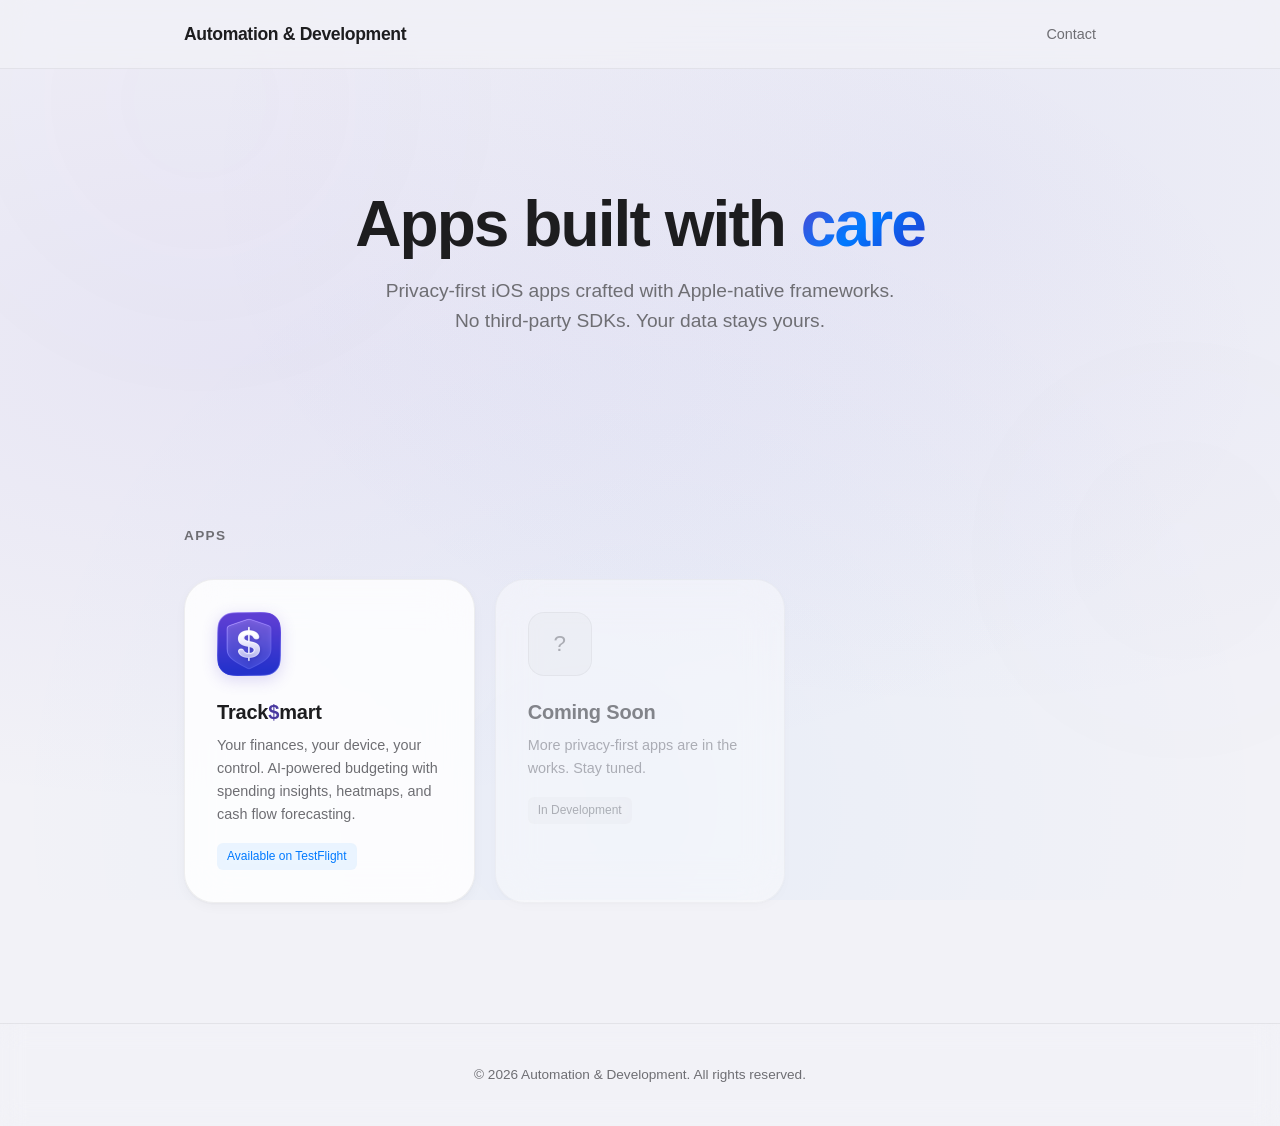
==== index.html @ b87f0267 "Fix feedback form confirmation message not displaying Clear inline display:none style after form sub" ====
<!DOCTYPE html>
<html lang="en">
<head>
    <meta charset="UTF-8">
    <meta name="viewport" content="width=device-width, initial-scale=1.0">
    <title>Automation & Development — Apps Built with Care</title>
    <style>
        :root {
            --bg: #050510;
            --glass: rgba(255,255,255,0.04);
            --glass-hover: rgba(255,255,255,0.07);
            --glass-border: rgba(255,255,255,0.08);
            --glass-border-hover: rgba(255,255,255,0.15);
            --text: #f5f5f7;
            --text-secondary: #86868b;
            --blue: #007AFF;
            --blue-dim: rgba(0,122,255,0.12);
            --indigo-from: #2633CC;
            --indigo-to: #5940CC;
            --dollar: #8B7AE8;
        }
        * { margin: 0; padding: 0; box-sizing: border-box; }
        body {
            font-family: -apple-system, BlinkMacSystemFont, 'SF Pro Display', 'Helvetica Neue', sans-serif;
            background: var(--bg);
            background-image:
                radial-gradient(ellipse 80% 50% at 20% 40%, rgba(38,51,204,0.18), transparent),
                radial-gradient(ellipse 60% 60% at 75% 20%, rgba(89,64,204,0.12), transparent),
                radial-gradient(ellipse 50% 70% at 50% 90%, rgba(0,122,255,0.1), transparent);
            background-attachment: fixed;
            color: var(--text);
            line-height: 1.6;
            -webkit-font-smoothing: antialiased;
            overflow-x: hidden;
            min-height: 100vh;
        }
        .container { max-width: 960px; margin: 0 auto; padding: 0 24px; }

        /* Ambient background orbs */
        .bg-glow {
            position: fixed;
            top: 0; left: 0; right: 0; bottom: 0;
            pointer-events: none;
            z-index: 0;
            overflow: hidden;
        }
        .bg-glow .orb {
            position: absolute;
            border-radius: 50%;
            filter: blur(120px);
            opacity: 0.6;
        }
        .bg-glow .orb-1 {
            width: 600px; height: 600px;
            background: radial-gradient(circle, rgba(38,51,204,0.35), transparent 70%);
            top: -200px; left: -100px;
            animation: drift1 20s ease-in-out infinite;
        }
        .bg-glow .orb-2 {
            width: 500px; height: 500px;
            background: radial-gradient(circle, rgba(89,64,204,0.3), transparent 70%);
            top: 300px; right: -150px;
            animation: drift2 25s ease-in-out infinite;
        }
        .bg-glow .orb-3 {
            width: 400px; height: 400px;
            background: radial-gradient(circle, rgba(0,122,255,0.2), transparent 70%);
            bottom: -100px; left: 30%;
            animation: drift3 22s ease-in-out infinite;
        }
        @keyframes drift1 {
            0%, 100% { transform: translate(0, 0); }
            50% { transform: translate(60px, 40px); }
        }
        @keyframes drift2 {
            0%, 100% { transform: translate(0, 0); }
            50% { transform: translate(-40px, -60px); }
        }
        @keyframes drift3 {
            0%, 100% { transform: translate(0, 0); }
            50% { transform: translate(30px, -30px); }
        }

        /* Glass nav */
        nav {
            padding: 20px 0;
            border-bottom: 1px solid var(--glass-border);
            backdrop-filter: blur(24px);
            -webkit-backdrop-filter: blur(24px);
            position: sticky;
            top: 0;
            z-index: 100;
            background: rgba(5,5,16,0.6);
        }
        nav .container {
            display: flex;
            justify-content: space-between;
            align-items: center;
        }
        .logo {
            font-size: 1.1rem;
            font-weight: 600;
            letter-spacing: -0.02em;
        }
        .logo span { color: var(--text-secondary); font-weight: 400; }
        nav a {
            color: var(--text-secondary);
            text-decoration: none;
            font-size: 0.9rem;
            transition: color 0.2s;
        }
        nav a:hover { color: var(--text); }

        /* Hero */
        .hero {
            text-align: center;
            padding: 120px 0 80px;
            position: relative;
            z-index: 1;
        }
        .hero h1 {
            font-size: clamp(2.5rem, 6vw, 4rem);
            font-weight: 700;
            letter-spacing: -0.03em;
            line-height: 1.1;
            margin-bottom: 16px;
        }
        .hero h1 .gradient {
            background: linear-gradient(135deg, var(--indigo-from), var(--blue), var(--indigo-to));
            -webkit-background-clip: text;
            -webkit-text-fill-color: transparent;
            background-clip: text;
        }
        .hero p {
            font-size: 1.2rem;
            color: var(--text-secondary);
            max-width: 520px;
            margin: 0 auto 48px;
        }
        .dollar { color: var(--dollar); }

        /* Apps section */
        .apps {
            padding: 60px 0 120px;
            position: relative;
            z-index: 1;
        }
        .apps h2 {
            font-size: 0.85rem;
            text-transform: uppercase;
            letter-spacing: 0.1em;
            color: var(--text-secondary);
            margin-bottom: 32px;
        }
        .app-grid {
            display: grid;
            grid-template-columns: repeat(auto-fill, minmax(280px, 1fr));
            gap: 20px;
        }

        /* Glass cards */
        .app-card {
            background: var(--glass);
            backdrop-filter: blur(20px);
            -webkit-backdrop-filter: blur(20px);
            border: 1px solid var(--glass-border);
            border-radius: 30px;
            padding: 32px;
            text-decoration: none;
            color: var(--text);
            box-shadow: 0 0 12px rgba(255,255,255,0.06);
            transition: transform 0.3s ease, border-color 0.3s, box-shadow 0.3s, background 0.3s;
            display: block;
        }
        .app-card:hover {
            transform: translateY(-4px);
            background: var(--glass-hover);
            border-color: var(--glass-border-hover);
            box-shadow: 0 0 20px rgba(255,255,255,0.08), 0 20px 60px rgba(0,0,0,0.3);
        }
        .app-icon {
            width: 64px; height: 64px;
            border-radius: 16px;
            margin-bottom: 20px;
            overflow: hidden;
            box-shadow: 0 4px 20px rgba(38,51,204,0.35), 0 0 40px rgba(89,64,204,0.15);
        }
        .app-icon img { width: 100%; height: 100%; display: block; }
        .app-icon.placeholder {
            background: rgba(255,255,255,0.04);
            border: 1px solid var(--glass-border);
            display: flex; align-items: center; justify-content: center;
            color: var(--text-secondary); font-size: 1.4rem;
            box-shadow: none;
            overflow: visible;
        }
        .app-card h3 {
            font-size: 1.25rem;
            font-weight: 600;
            margin-bottom: 6px;
            letter-spacing: -0.01em;
        }
        .app-card .subtitle {
            font-size: 0.9rem;
            color: var(--text-secondary);
            margin-bottom: 16px;
        }
        .app-card .tag {
            display: inline-block;
            font-size: 0.75rem;
            padding: 4px 10px;
            border-radius: 6px;
            background: var(--blue-dim);
            color: var(--blue);
            font-weight: 500;
            backdrop-filter: blur(8px);
            -webkit-backdrop-filter: blur(8px);
        }
        .app-card .tag.soon {
            background: rgba(255,255,255,0.04);
            color: var(--text-secondary);
        }

        /* Glass footer */
        footer {
            border-top: 1px solid var(--glass-border);
            padding: 40px 0;
            text-align: center;
            position: relative;
            z-index: 1;
            backdrop-filter: blur(12px);
            -webkit-backdrop-filter: blur(12px);
        }
        footer p {
            color: var(--text-secondary);
            font-size: 0.85rem;
        }
        footer a {
            color: var(--text-secondary);
            text-decoration: none;
            transition: color 0.2s;
        }
        footer a:hover { color: var(--text); }

        @media (max-width: 640px) {
            .hero { padding: 80px 0 60px; }
            .app-grid { grid-template-columns: 1fr; }
        }

        /* Light mode */
        @media (prefers-color-scheme: light) {
            :root {
                --bg: #f2f2f7;
                --glass: rgba(255,255,255,0.82);
                --glass-hover: rgba(255,255,255,0.92);
                --glass-border: rgba(0,0,0,0.06);
                --glass-border-hover: rgba(0,0,0,0.12);
                --text: #1d1d1f;
                --text-secondary: #6e6e73;
                --blue: #007AFF;
                --blue-dim: rgba(0,122,255,0.08);
                --indigo-from: #5940CC;
                --indigo-to: #2633CC;
                --dollar: #4A3AA0;
            }
            nav {
                background: rgba(242,242,247,0.72);
                border-bottom-color: rgba(0,0,0,0.06);
            }
            body {
                background-image:
                    radial-gradient(ellipse 80% 50% at 20% 40%, rgba(89,64,204,0.07), transparent),
                    radial-gradient(ellipse 60% 60% at 75% 20%, rgba(38,51,204,0.05), transparent),
                    radial-gradient(ellipse 50% 70% at 50% 90%, rgba(0,122,255,0.04), transparent);
            }
            .bg-glow .orb { opacity: 0.18; }
            .bg-glow .orb-1 { background: radial-gradient(circle, rgba(89,64,204,0.18), transparent 70%); }
            .bg-glow .orb-2 { background: radial-gradient(circle, rgba(38,51,204,0.12), transparent 70%); }
            .bg-glow .orb-3 { background: radial-gradient(circle, rgba(0,122,255,0.1), transparent 70%); }
            .app-card {
                box-shadow: 0 1px 3px rgba(0,0,0,0.04), 0 4px 12px rgba(0,0,0,0.03);
            }
            .app-card:hover {
                box-shadow: 0 8px 30px rgba(0,0,0,0.08), 0 0 30px rgba(0,122,255,0.04);
            }
            .app-icon {
                box-shadow: 0 4px 16px rgba(89,64,204,0.2);
            }
            .app-icon.placeholder {
                background: rgba(0,0,0,0.04);
                border-color: rgba(0,0,0,0.08);
                color: var(--text-secondary);
                box-shadow: none;
            }
            .app-card .tag.soon {
                background: rgba(0,0,0,0.04);
            }
            footer {
                border-top-color: rgba(0,0,0,0.06);
            }
        }
    </style>
</head>
<body>
    <!-- Floating gradient orbs -->
    <div class="bg-glow">
        <div class="orb orb-1"></div>
        <div class="orb orb-2"></div>
        <div class="orb orb-3"></div>
    </div>

    <nav>
        <div class="container">
            <div class="logo">Automation & Development</div>
            <a href="mailto:autoanddev@gmail.com">Contact</a>
        </div>
    </nav>

    <section class="hero">
        <div class="container">
            <h1>Apps built with <span class="gradient">care</span></h1>
            <p>Privacy-first iOS apps crafted with Apple-native frameworks. No third-party SDKs. Your data stays yours.</p>
        </div>
    </section>

    <section class="apps">
        <div class="container">
            <h2>Apps</h2>
            <div class="app-grid">
                <a href="tracksmart/" class="app-card">
                    <div class="app-icon">
                        <picture>
                            <source srcset="tracksmart/icon-light.png" media="(prefers-color-scheme: light)">
                            <img src="tracksmart/icon-dark.png" alt="TrackSmart" width="64" height="64">
                        </picture>
                    </div>
                    <h3>Track<span class="dollar">$</span>mart</h3>
                    <p class="subtitle">Your finances, your device, your control. AI-powered budgeting with spending insights, heatmaps, and cash flow forecasting.</p>
                    <span class="tag">Available on TestFlight</span>
                </a>
                <div class="app-card" style="opacity: 0.5; cursor: default;">
                    <div class="app-icon placeholder">?</div>
                    <h3>Coming Soon</h3>
                    <p class="subtitle">More privacy-first apps are in the works. Stay tuned.</p>
                    <span class="tag soon">In Development</span>
                </div>
            </div>
        </div>
    </section>

    <footer>
        <div class="container">
            <p>&copy; 2026 Automation & Development. All rights reserved.</p>
        </div>
    </footer>
</body>
</html>
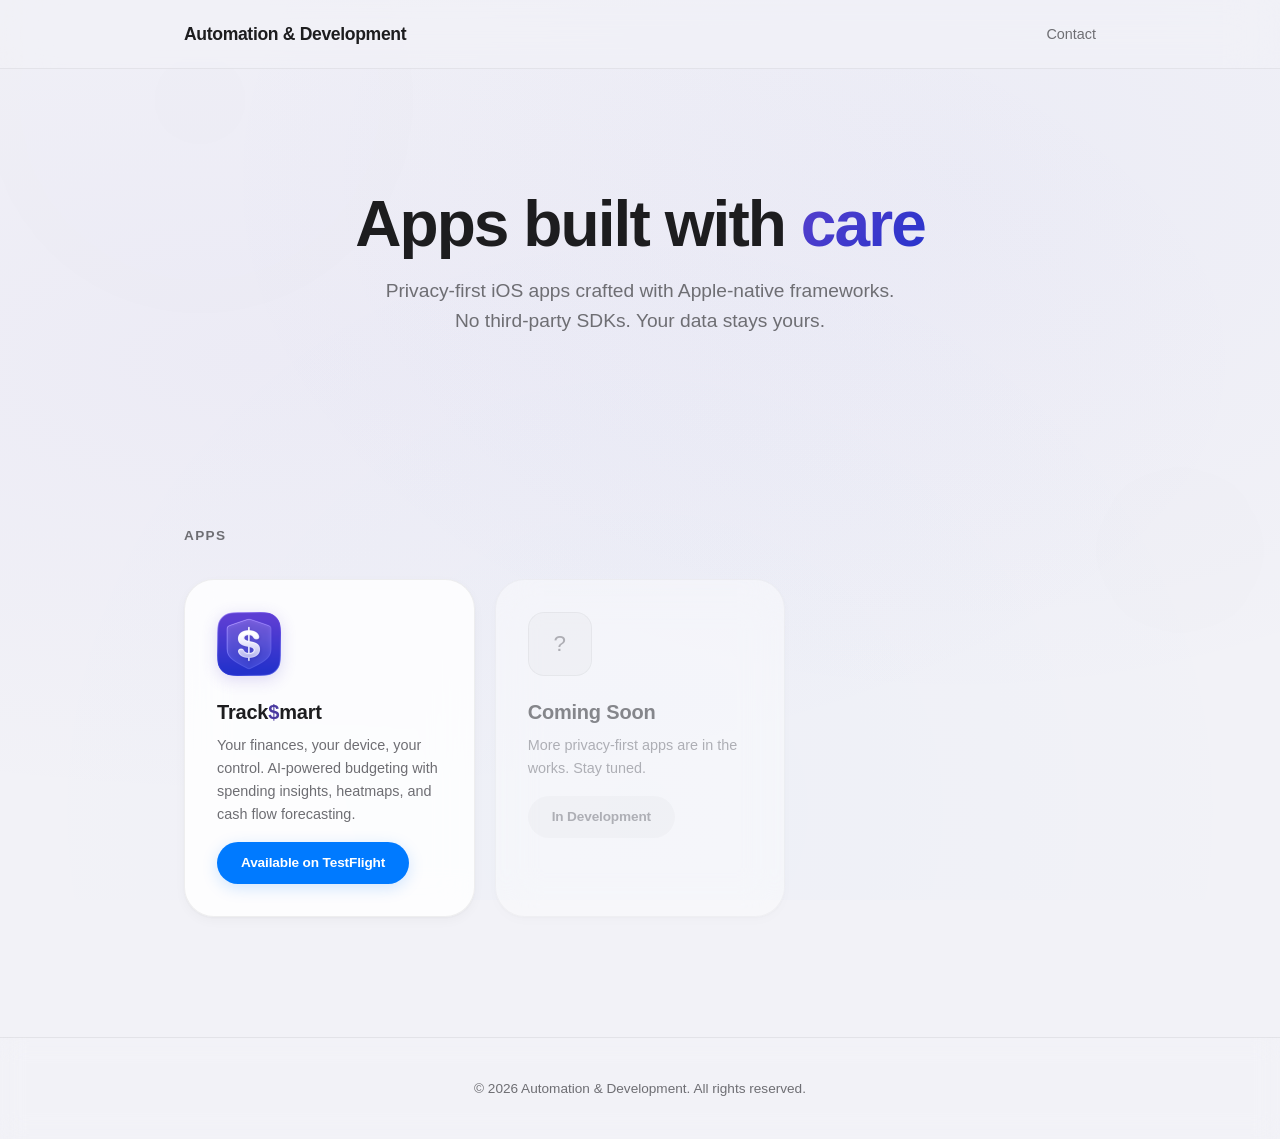
==== commit b8552531: "Scroll indicators hidden for consistency." ====
--- a/index.html
+++ b/index.html
@@ -24,9 +24,9 @@
             font-family: -apple-system, BlinkMacSystemFont, 'SF Pro Display', 'Helvetica Neue', sans-serif;
             background: var(--bg);
             background-image:
-                radial-gradient(ellipse 80% 50% at 20% 40%, rgba(38,51,204,0.18), transparent),
-                radial-gradient(ellipse 60% 60% at 75% 20%, rgba(89,64,204,0.12), transparent),
-                radial-gradient(ellipse 50% 70% at 50% 90%, rgba(0,122,255,0.1), transparent);
+                radial-gradient(ellipse 80% 50% at 20% 40%, rgba(38,51,204,0.08), transparent),
+                radial-gradient(ellipse 60% 60% at 75% 20%, rgba(89,64,204,0.05), transparent),
+                radial-gradient(ellipse 50% 70% at 50% 90%, rgba(0,122,255,0.04), transparent);
             background-attachment: fixed;
             color: var(--text);
             line-height: 1.6;
@@ -48,23 +48,23 @@
             position: absolute;
             border-radius: 50%;
             filter: blur(120px);
-            opacity: 0.6;
+            opacity: 0.35;
         }
         .bg-glow .orb-1 {
             width: 600px; height: 600px;
-            background: radial-gradient(circle, rgba(38,51,204,0.35), transparent 70%);
+            background: radial-gradient(circle, rgba(38,51,204,0.25), transparent 70%);
             top: -200px; left: -100px;
             animation: drift1 20s ease-in-out infinite;
         }
         .bg-glow .orb-2 {
             width: 500px; height: 500px;
-            background: radial-gradient(circle, rgba(89,64,204,0.3), transparent 70%);
+            background: radial-gradient(circle, rgba(89,64,204,0.2), transparent 70%);
             top: 300px; right: -150px;
             animation: drift2 25s ease-in-out infinite;
         }
         .bg-glow .orb-3 {
             width: 400px; height: 400px;
-            background: radial-gradient(circle, rgba(0,122,255,0.2), transparent 70%);
+            background: radial-gradient(circle, rgba(0,122,255,0.12), transparent 70%);
             bottom: -100px; left: 30%;
             animation: drift3 22s ease-in-out infinite;
         }
@@ -126,7 +126,7 @@
             margin-bottom: 16px;
         }
         .hero h1 .gradient {
-            background: linear-gradient(135deg, var(--indigo-from), var(--blue), var(--indigo-to));
+            background: linear-gradient(135deg, var(--indigo-from), var(--indigo-to));
             -webkit-background-clip: text;
             -webkit-text-fill-color: transparent;
             background-clip: text;
@@ -207,18 +207,19 @@
         }
         .app-card .tag {
             display: inline-block;
-            font-size: 0.75rem;
-            padding: 4px 10px;
-            border-radius: 6px;
-            background: var(--blue-dim);
-            color: var(--blue);
-            font-weight: 500;
-            backdrop-filter: blur(8px);
-            -webkit-backdrop-filter: blur(8px);
+            font-size: 0.85rem;
+            padding: 10px 24px;
+            border-radius: 100px;
+            background: var(--blue);
+            color: #fff;
+            font-weight: 600;
+            letter-spacing: -0.01em;
+            box-shadow: 0 4px 20px rgba(0,122,255,0.3);
         }
         .app-card .tag.soon {
             background: rgba(255,255,255,0.04);
             color: var(--text-secondary);
+            box-shadow: none;
         }
 
         /* Glass footer */
@@ -269,14 +270,14 @@
             }
             body {
                 background-image:
-                    radial-gradient(ellipse 80% 50% at 20% 40%, rgba(89,64,204,0.07), transparent),
-                    radial-gradient(ellipse 60% 60% at 75% 20%, rgba(38,51,204,0.05), transparent),
-                    radial-gradient(ellipse 50% 70% at 50% 90%, rgba(0,122,255,0.04), transparent);
-            }
-            .bg-glow .orb { opacity: 0.18; }
-            .bg-glow .orb-1 { background: radial-gradient(circle, rgba(89,64,204,0.18), transparent 70%); }
-            .bg-glow .orb-2 { background: radial-gradient(circle, rgba(38,51,204,0.12), transparent 70%); }
-            .bg-glow .orb-3 { background: radial-gradient(circle, rgba(0,122,255,0.1), transparent 70%); }
+                    radial-gradient(ellipse 80% 50% at 20% 40%, rgba(89,64,204,0.04), transparent),
+                    radial-gradient(ellipse 60% 60% at 75% 20%, rgba(38,51,204,0.03), transparent),
+                    radial-gradient(ellipse 50% 70% at 50% 90%, rgba(0,122,255,0.02), transparent);
+            }
+            .bg-glow .orb { opacity: 0.12; }
+            .bg-glow .orb-1 { background: radial-gradient(circle, rgba(89,64,204,0.12), transparent 70%); }
+            .bg-glow .orb-2 { background: radial-gradient(circle, rgba(38,51,204,0.08), transparent 70%); }
+            .bg-glow .orb-3 { background: radial-gradient(circle, rgba(0,122,255,0.06), transparent 70%); }
             .app-card {
                 box-shadow: 0 1px 3px rgba(0,0,0,0.04), 0 4px 12px rgba(0,0,0,0.03);
             }
@@ -292,8 +293,12 @@
                 color: var(--text-secondary);
                 box-shadow: none;
             }
+            .app-card .tag {
+                box-shadow: 0 4px 16px rgba(0,122,255,0.18);
+            }
             .app-card .tag.soon {
                 background: rgba(0,0,0,0.04);
+                box-shadow: none;
             }
             footer {
                 border-top-color: rgba(0,0,0,0.06);
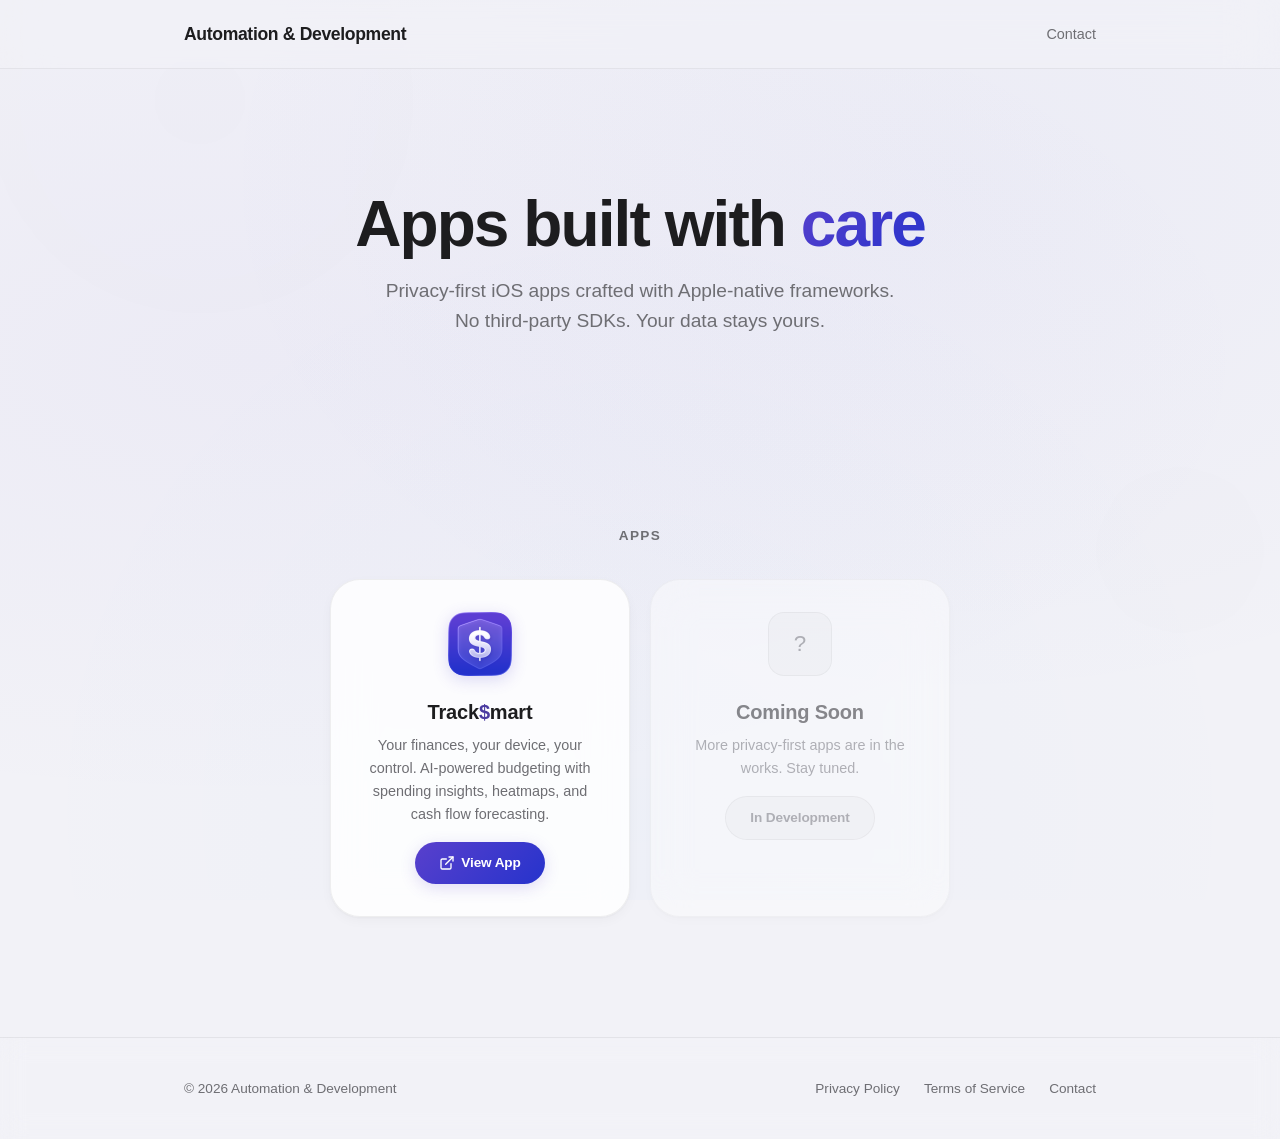
==== commit 16c9de10: "WIP: Adding automation to log transactions when Tap and Pay." ====
--- a/index.html
+++ b/index.html
@@ -4,6 +4,16 @@
     <meta charset="UTF-8">
     <meta name="viewport" content="width=device-width, initial-scale=1.0">
     <title>Automation & Development — Apps Built with Care</title>
+    <meta name="description" content="Privacy-first iOS apps crafted with Apple-native frameworks. No third-party SDKs. Your data stays yours.">
+    <link rel="icon" type="image/png" href="tracksmart/favicon.png">
+    <link rel="apple-touch-icon" href="tracksmart/favicon.png">
+    <!-- Open Graph -->
+    <meta property="og:title" content="Automation & Development — Apps Built with Care">
+    <meta property="og:description" content="Privacy-first iOS apps crafted with Apple-native frameworks. No third-party SDKs. Your data stays yours.">
+    <meta property="og:image" content="https://automation-and-dev.com/tracksmart/screenshots/01-Financial-Health-Light_framed.png">
+    <meta property="og:url" content="https://automation-and-dev.com/">
+    <meta property="og:type" content="website">
+    <meta name="twitter:card" content="summary_large_image">
     <style>
         :root {
             --bg: #050510;
@@ -14,7 +24,6 @@
             --text: #f5f5f7;
             --text-secondary: #86868b;
             --blue: #007AFF;
-            --blue-dim: rgba(0,122,255,0.12);
             --indigo-from: #2633CC;
             --indigo-to: #5940CC;
             --dollar: #8B7AE8;
@@ -101,6 +110,8 @@
             font-size: 1.1rem;
             font-weight: 600;
             letter-spacing: -0.02em;
+            text-decoration: none;
+            color: var(--text);
         }
         .logo span { color: var(--text-secondary); font-weight: 400; }
         nav a {
@@ -151,11 +162,14 @@
             letter-spacing: 0.1em;
             color: var(--text-secondary);
             margin-bottom: 32px;
+            text-align: center;
         }
         .app-grid {
             display: grid;
             grid-template-columns: repeat(auto-fill, minmax(280px, 1fr));
             gap: 20px;
+            max-width: 620px;
+            margin: 0 auto;
         }
 
         /* Glass cards */
@@ -170,7 +184,10 @@
             color: var(--text);
             box-shadow: 0 0 12px rgba(255,255,255,0.06);
             transition: transform 0.3s ease, border-color 0.3s, box-shadow 0.3s, background 0.3s;
-            display: block;
+            display: flex;
+            flex-direction: column;
+            align-items: center;
+            text-align: center;
         }
         .app-card:hover {
             transform: translateY(-4px);
@@ -187,7 +204,7 @@
         }
         .app-icon img { width: 100%; height: 100%; display: block; }
         .app-icon.placeholder {
-            background: rgba(255,255,255,0.04);
+            background: var(--glass);
             border: 1px solid var(--glass-border);
             display: flex; align-items: center; justify-content: center;
             color: var(--text-secondary); font-size: 1.4rem;
@@ -206,46 +223,55 @@
             margin-bottom: 16px;
         }
         .app-card .tag {
-            display: inline-block;
+            display: inline-flex;
+            align-items: center;
+            gap: 6px;
             font-size: 0.85rem;
             padding: 10px 24px;
             border-radius: 100px;
-            background: var(--blue);
+            background: linear-gradient(135deg, var(--indigo-from), var(--indigo-to));
             color: #fff;
             font-weight: 600;
             letter-spacing: -0.01em;
-            box-shadow: 0 4px 20px rgba(0,122,255,0.3);
+            box-shadow: 0 4px 20px rgba(89,64,204,0.3);
+            white-space: nowrap;
         }
         .app-card .tag.soon {
-            background: rgba(255,255,255,0.04);
+            background: var(--glass);
+            border: 1px solid var(--glass-border);
             color: var(--text-secondary);
             box-shadow: none;
         }
-
         /* Glass footer */
         footer {
             border-top: 1px solid var(--glass-border);
             padding: 40px 0;
-            text-align: center;
             position: relative;
             z-index: 1;
             backdrop-filter: blur(12px);
             -webkit-backdrop-filter: blur(12px);
         }
+        footer .container {
+            display: flex; justify-content: space-between;
+            align-items: center; flex-wrap: wrap; gap: 16px;
+        }
         footer p {
             color: var(--text-secondary);
             font-size: 0.85rem;
         }
-        footer a {
+        .footer-links { display: flex; gap: 24px; }
+        .footer-links a {
             color: var(--text-secondary);
             text-decoration: none;
+            font-size: 0.85rem;
             transition: color 0.2s;
         }
-        footer a:hover { color: var(--text); }
+        .footer-links a:hover { color: var(--text); }
 
         @media (max-width: 640px) {
             .hero { padding: 80px 0 60px; }
             .app-grid { grid-template-columns: 1fr; }
+            footer .container { justify-content: center; text-align: center; }
         }
 
         /* Light mode */
@@ -259,7 +285,6 @@
                 --text: #1d1d1f;
                 --text-secondary: #6e6e73;
                 --blue: #007AFF;
-                --blue-dim: rgba(0,122,255,0.08);
                 --indigo-from: #5940CC;
                 --indigo-to: #2633CC;
                 --dollar: #4A3AA0;
@@ -282,7 +307,7 @@
                 box-shadow: 0 1px 3px rgba(0,0,0,0.04), 0 4px 12px rgba(0,0,0,0.03);
             }
             .app-card:hover {
-                box-shadow: 0 8px 30px rgba(0,0,0,0.08), 0 0 30px rgba(0,122,255,0.04);
+                box-shadow: 0 8px 30px rgba(0,0,0,0.08), 0 0 30px rgba(89,64,204,0.04);
             }
             .app-icon {
                 box-shadow: 0 4px 16px rgba(89,64,204,0.2);
@@ -290,19 +315,28 @@
             .app-icon.placeholder {
                 background: rgba(0,0,0,0.04);
                 border-color: rgba(0,0,0,0.08);
-                color: var(--text-secondary);
                 box-shadow: none;
-            }
-            .app-card .tag {
-                box-shadow: 0 4px 16px rgba(0,122,255,0.18);
             }
             .app-card .tag.soon {
                 background: rgba(0,0,0,0.04);
+                border-color: rgba(0,0,0,0.08);
                 box-shadow: none;
+            }
+            .app-card .tag {
+                box-shadow: 0 4px 16px rgba(89,64,204,0.18);
             }
             footer {
                 border-top-color: rgba(0,0,0,0.06);
             }
+        }
+
+        /* Reduced motion */
+        @media (prefers-reduced-motion: reduce) {
+            *, *::before, *::after {
+                animation-duration: 0.01ms !important;
+                animation-iteration-count: 1 !important;
+            }
+            .bg-glow { display: none; }
         }
     </style>
 </head>
@@ -316,7 +350,7 @@
 
     <nav>
         <div class="container">
-            <div class="logo">Automation & Development</div>
+            <a href="./" class="logo">Automation & Development</a>
             <a href="mailto:autoanddev@gmail.com">Contact</a>
         </div>
     </nav>
@@ -341,9 +375,9 @@
                     </div>
                     <h3>Track<span class="dollar">$</span>mart</h3>
                     <p class="subtitle">Your finances, your device, your control. AI-powered budgeting with spending insights, heatmaps, and cash flow forecasting.</p>
-                    <span class="tag">Available on TestFlight</span>
+                    <span class="tag"><svg width="16" height="16" viewBox="0 0 24 24" fill="none" stroke="currentColor" stroke-width="2" stroke-linecap="round" stroke-linejoin="round"><path d="M18 13v6a2 2 0 0 1-2 2H5a2 2 0 0 1-2-2V8a2 2 0 0 1 2-2h6"/><polyline points="15 3 21 3 21 9"/><line x1="10" y1="14" x2="21" y2="3"/></svg>View App</span>
                 </a>
-                <div class="app-card" style="opacity: 0.5; cursor: default;">
+                <div class="app-card" style="opacity: 0.5; cursor: default; pointer-events: none;">
                     <div class="app-icon placeholder">?</div>
                     <h3>Coming Soon</h3>
                     <p class="subtitle">More privacy-first apps are in the works. Stay tuned.</p>
@@ -355,7 +389,12 @@
 
     <footer>
         <div class="container">
-            <p>&copy; 2026 Automation & Development. All rights reserved.</p>
+            <p>&copy; 2026 Automation &amp; Development</p>
+            <div class="footer-links">
+                <a href="tracksmart/privacy.html">Privacy Policy</a>
+                <a href="tracksmart/terms.html">Terms of Service</a>
+                <a href="mailto:autoanddev@gmail.com">Contact</a>
+            </div>
         </div>
     </footer>
 </body>
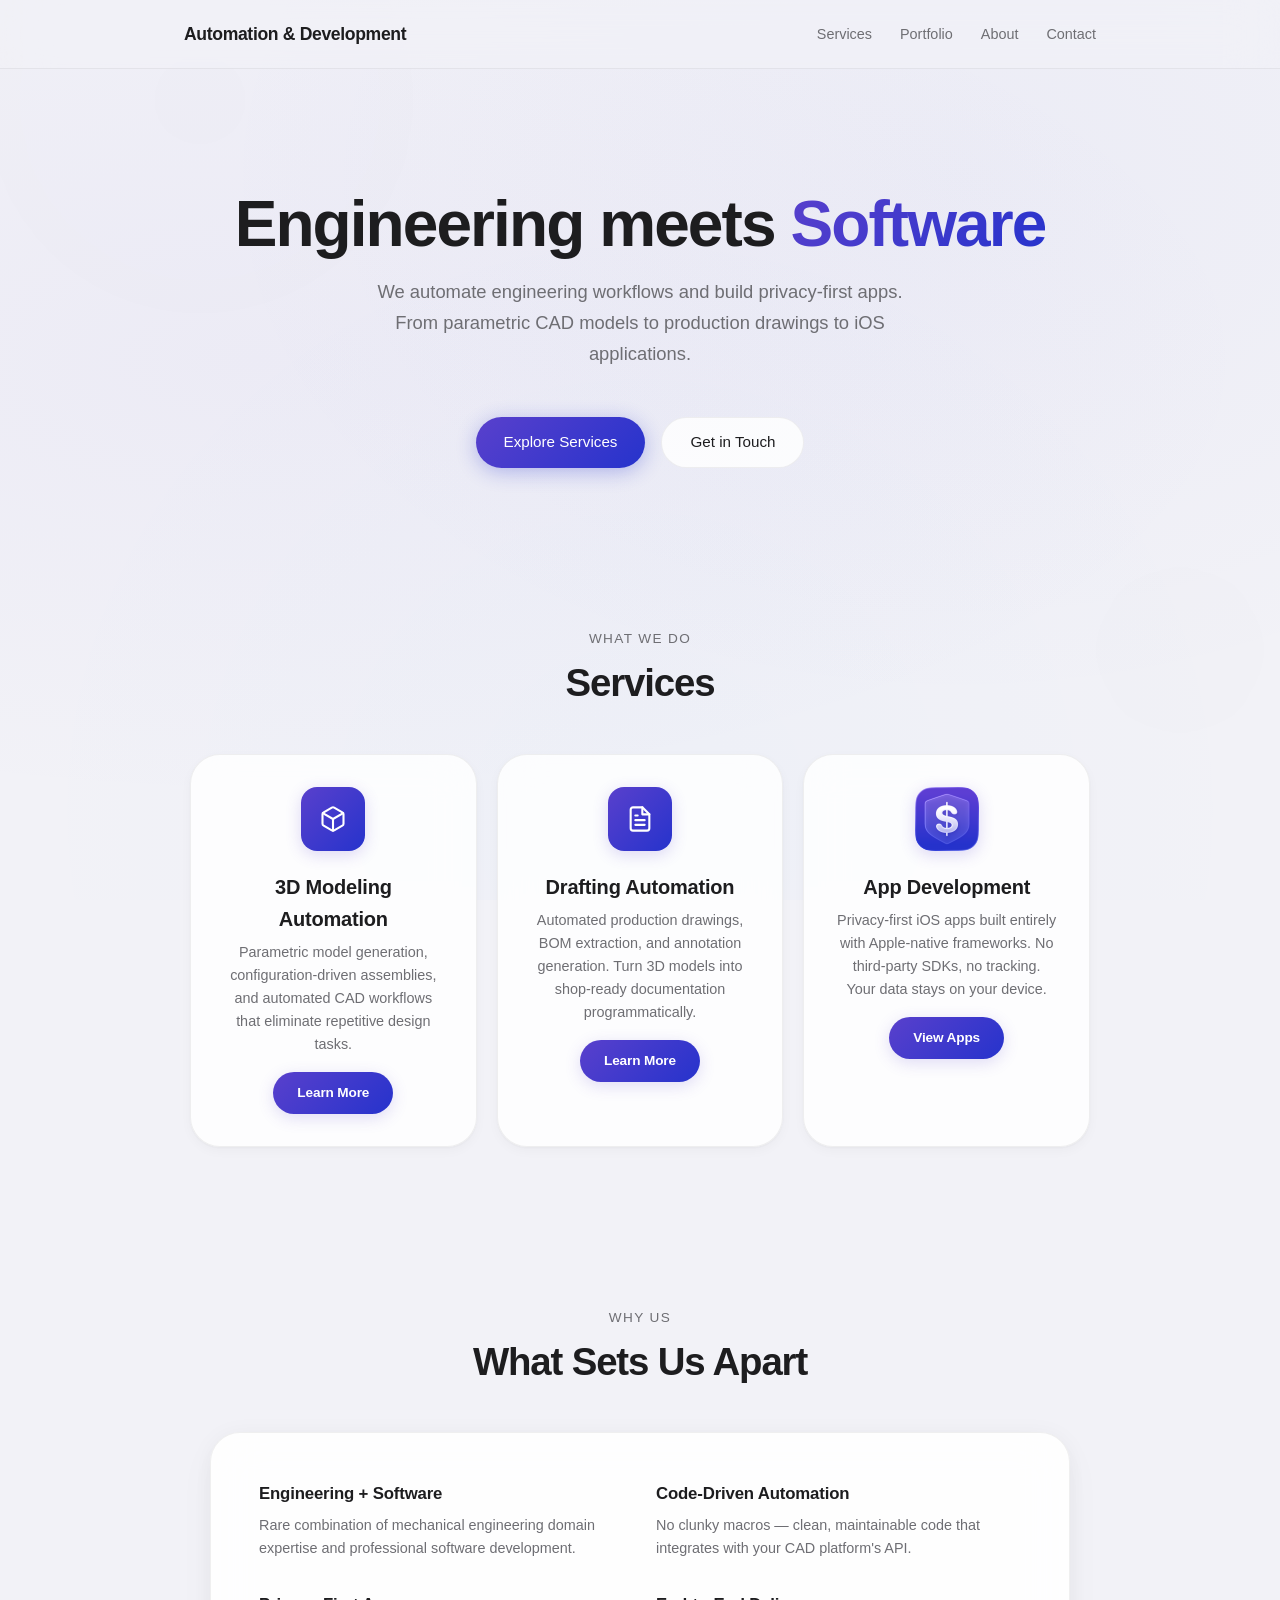
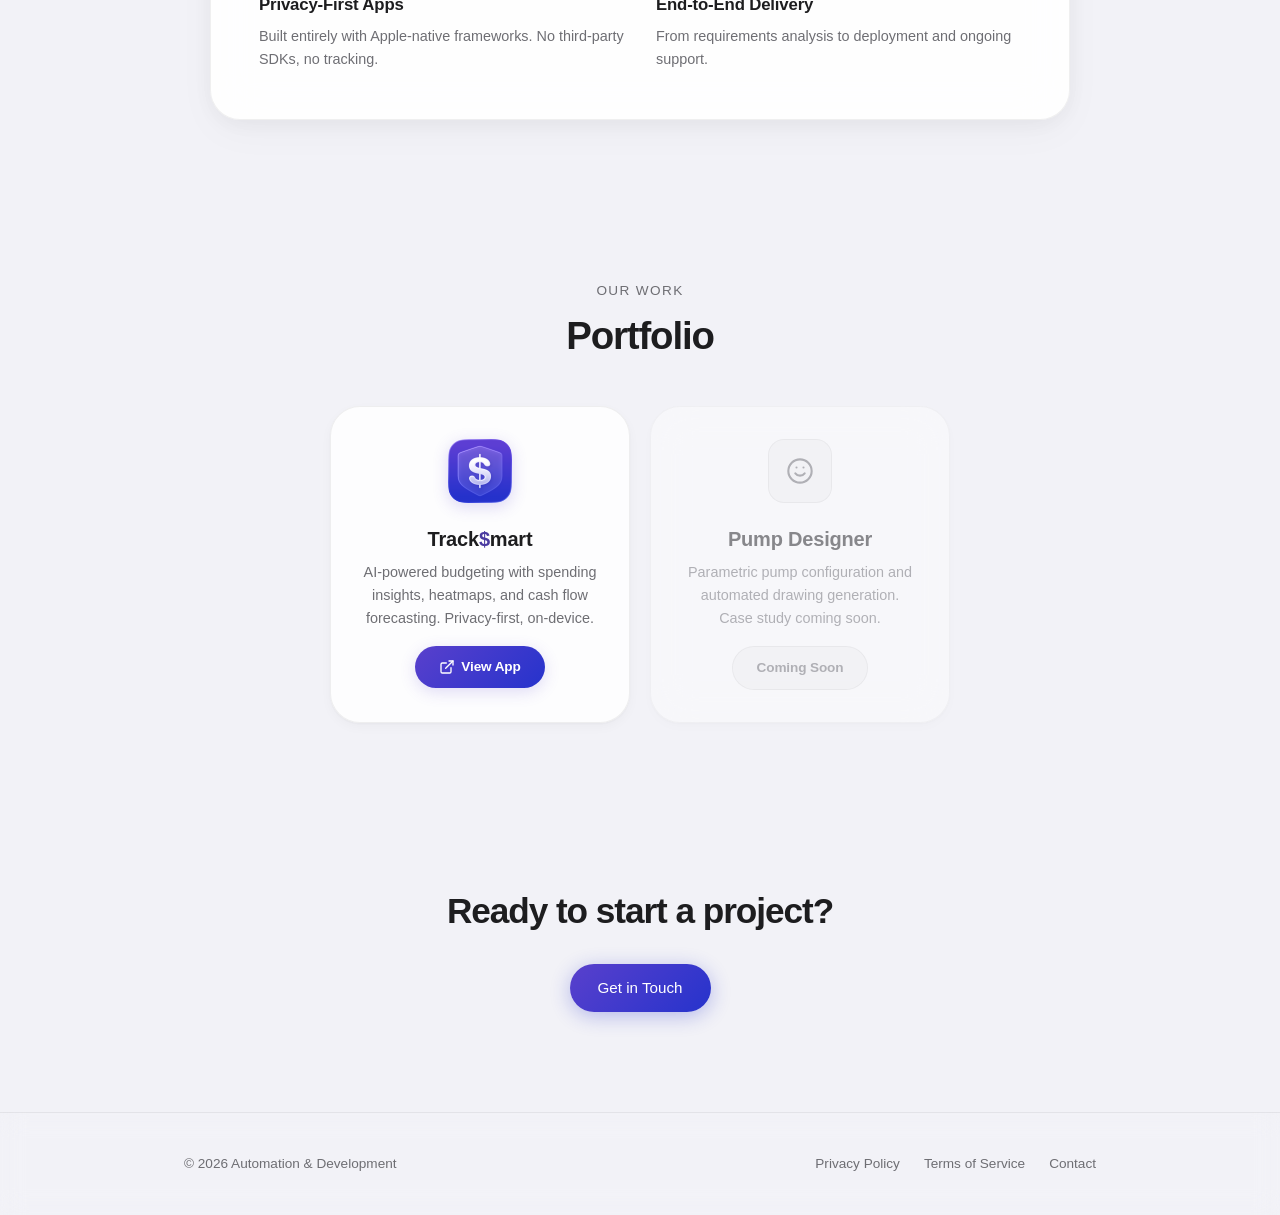
==== commit 66811898: "Expand site to full business platform with shared design system Extract shared CSS into shared/base." ====
--- a/index.html
+++ b/index.html
@@ -3,109 +3,20 @@
 <head>
     <meta charset="UTF-8">
     <meta name="viewport" content="width=device-width, initial-scale=1.0">
-    <title>Automation & Development — Apps Built with Care</title>
-    <meta name="description" content="Privacy-first iOS apps crafted with Apple-native frameworks. No third-party SDKs. Your data stays yours.">
+    <title>Automation & Development — Engineering Software Solutions</title>
+    <meta name="description" content="We automate engineering workflows and build privacy-first apps. 3D modeling automation, drafting automation, and iOS app development.">
     <link rel="icon" type="image/png" href="tracksmart/favicon.png">
     <link rel="apple-touch-icon" href="tracksmart/favicon.png">
     <!-- Open Graph -->
-    <meta property="og:title" content="Automation & Development — Apps Built with Care">
-    <meta property="og:description" content="Privacy-first iOS apps crafted with Apple-native frameworks. No third-party SDKs. Your data stays yours.">
+    <meta property="og:title" content="Automation & Development — Engineering Software Solutions">
+    <meta property="og:description" content="We automate engineering workflows and build privacy-first apps. 3D modeling automation, drafting automation, and iOS app development.">
     <meta property="og:image" content="https://automation-and-dev.com/tracksmart/screenshots/01-Financial-Health-Light_framed.png">
     <meta property="og:url" content="https://automation-and-dev.com/">
     <meta property="og:type" content="website">
     <meta name="twitter:card" content="summary_large_image">
+    <link rel="stylesheet" href="shared/base.css">
     <style>
-        :root {
-            --bg: #050510;
-            --glass: rgba(255,255,255,0.04);
-            --glass-hover: rgba(255,255,255,0.07);
-            --glass-border: rgba(255,255,255,0.08);
-            --glass-border-hover: rgba(255,255,255,0.15);
-            --text: #f5f5f7;
-            --text-secondary: #86868b;
-            --blue: #007AFF;
-            --indigo-from: #2633CC;
-            --indigo-to: #5940CC;
-            --dollar: #8B7AE8;
-        }
-        * { margin: 0; padding: 0; box-sizing: border-box; }
-        body {
-            font-family: -apple-system, BlinkMacSystemFont, 'SF Pro Display', 'Helvetica Neue', sans-serif;
-            background: var(--bg);
-            background-image:
-                radial-gradient(ellipse 80% 50% at 20% 40%, rgba(38,51,204,0.08), transparent),
-                radial-gradient(ellipse 60% 60% at 75% 20%, rgba(89,64,204,0.05), transparent),
-                radial-gradient(ellipse 50% 70% at 50% 90%, rgba(0,122,255,0.04), transparent);
-            background-attachment: fixed;
-            color: var(--text);
-            line-height: 1.6;
-            -webkit-font-smoothing: antialiased;
-            overflow-x: hidden;
-            min-height: 100vh;
-        }
-        .container { max-width: 960px; margin: 0 auto; padding: 0 24px; }
-
-        /* Ambient background orbs */
-        .bg-glow {
-            position: fixed;
-            top: 0; left: 0; right: 0; bottom: 0;
-            pointer-events: none;
-            z-index: 0;
-            overflow: hidden;
-        }
-        .bg-glow .orb {
-            position: absolute;
-            border-radius: 50%;
-            filter: blur(120px);
-            opacity: 0.35;
-        }
-        .bg-glow .orb-1 {
-            width: 600px; height: 600px;
-            background: radial-gradient(circle, rgba(38,51,204,0.25), transparent 70%);
-            top: -200px; left: -100px;
-            animation: drift1 20s ease-in-out infinite;
-        }
-        .bg-glow .orb-2 {
-            width: 500px; height: 500px;
-            background: radial-gradient(circle, rgba(89,64,204,0.2), transparent 70%);
-            top: 300px; right: -150px;
-            animation: drift2 25s ease-in-out infinite;
-        }
-        .bg-glow .orb-3 {
-            width: 400px; height: 400px;
-            background: radial-gradient(circle, rgba(0,122,255,0.12), transparent 70%);
-            bottom: -100px; left: 30%;
-            animation: drift3 22s ease-in-out infinite;
-        }
-        @keyframes drift1 {
-            0%, 100% { transform: translate(0, 0); }
-            50% { transform: translate(60px, 40px); }
-        }
-        @keyframes drift2 {
-            0%, 100% { transform: translate(0, 0); }
-            50% { transform: translate(-40px, -60px); }
-        }
-        @keyframes drift3 {
-            0%, 100% { transform: translate(0, 0); }
-            50% { transform: translate(30px, -30px); }
-        }
-
-        /* Glass nav */
-        nav {
-            padding: 20px 0;
-            border-bottom: 1px solid var(--glass-border);
-            backdrop-filter: blur(24px);
-            -webkit-backdrop-filter: blur(24px);
-            position: sticky;
-            top: 0;
-            z-index: 100;
-            background: rgba(5,5,16,0.6);
-        }
-        nav .container {
-            display: flex;
-            justify-content: space-between;
-            align-items: center;
-        }
+        /* Logo (text-only, root level) */
         .logo {
             font-size: 1.1rem;
             font-weight: 600;
@@ -113,14 +24,6 @@
             text-decoration: none;
             color: var(--text);
         }
-        .logo span { color: var(--text-secondary); font-weight: 400; }
-        nav a {
-            color: var(--text-secondary);
-            text-decoration: none;
-            font-size: 0.9rem;
-            transition: color 0.2s;
-        }
-        nav a:hover { color: var(--text); }
 
         /* Hero */
         .hero {
@@ -143,28 +46,96 @@
             background-clip: text;
         }
         .hero p {
-            font-size: 1.2rem;
+            font-size: 1.15rem;
             color: var(--text-secondary);
-            max-width: 520px;
+            max-width: 560px;
             margin: 0 auto 48px;
-        }
-        .dollar { color: var(--dollar); }
-
-        /* Apps section */
-        .apps {
-            padding: 60px 0 120px;
+            line-height: 1.7;
+        }
+        .hero-badges {
+            display: flex;
+            justify-content: center;
+            gap: 16px;
+            flex-wrap: wrap;
+        }
+        .badge.outline {
+            background: var(--glass);
+            border: 1px solid var(--glass-border);
+            color: var(--text);
+            box-shadow: none;
+        }
+        .badge.outline:hover {
+            border-color: var(--glass-border-hover);
+            background: var(--glass-hover);
+        }
+
+        /* Section shared */
+        .section {
+            padding: 80px 0;
             position: relative;
             z-index: 1;
         }
-        .apps h2 {
+        .section-label {
             font-size: 0.85rem;
             text-transform: uppercase;
             letter-spacing: 0.1em;
             color: var(--text-secondary);
-            margin-bottom: 32px;
+            margin-bottom: 12px;
             text-align: center;
         }
-        .app-grid {
+        .section-heading {
+            font-size: clamp(1.8rem, 4vw, 2.4rem);
+            font-weight: 700;
+            letter-spacing: -0.03em;
+            text-align: center;
+            margin-bottom: 48px;
+            line-height: 1.15;
+        }
+
+        /* Services grid */
+        .services-grid {
+            display: grid;
+            grid-template-columns: repeat(auto-fill, minmax(260px, 1fr));
+            gap: 20px;
+            max-width: 900px;
+            margin: 0 auto;
+        }
+        .service-icon {
+            width: 64px; height: 64px;
+            border-radius: 16px;
+            margin-bottom: 20px;
+            display: flex;
+            align-items: center;
+            justify-content: center;
+            background: linear-gradient(135deg, var(--indigo-from), var(--indigo-to));
+            box-shadow: 0 4px 20px rgba(38,51,204,0.35), 0 0 40px rgba(89,64,204,0.15);
+        }
+
+        /* Why Us */
+        .why-us-card {
+            padding: 48px;
+            max-width: 860px;
+            margin: 0 auto;
+        }
+        .why-us-grid {
+            display: grid;
+            grid-template-columns: 1fr 1fr;
+            gap: 32px;
+        }
+        .why-us-item h4 {
+            font-size: 1.05rem;
+            font-weight: 600;
+            margin-bottom: 6px;
+            letter-spacing: -0.01em;
+        }
+        .why-us-item p {
+            font-size: 0.9rem;
+            color: var(--text-secondary);
+            line-height: 1.6;
+        }
+
+        /* Portfolio grid */
+        .portfolio-grid {
             display: grid;
             grid-template-columns: repeat(auto-fill, minmax(280px, 1fr));
             gap: 20px;
@@ -172,171 +143,61 @@
             margin: 0 auto;
         }
 
-        /* Glass cards */
-        .app-card {
-            background: var(--glass);
-            backdrop-filter: blur(20px);
-            -webkit-backdrop-filter: blur(20px);
-            border: 1px solid var(--glass-border);
-            border-radius: 30px;
-            padding: 32px;
-            text-decoration: none;
-            color: var(--text);
-            box-shadow: 0 0 12px rgba(255,255,255,0.06);
-            transition: transform 0.3s ease, border-color 0.3s, box-shadow 0.3s, background 0.3s;
-            display: flex;
-            flex-direction: column;
-            align-items: center;
+        /* CTA */
+        .cta {
             text-align: center;
-        }
-        .app-card:hover {
-            transform: translateY(-4px);
-            background: var(--glass-hover);
-            border-color: var(--glass-border-hover);
-            box-shadow: 0 0 20px rgba(255,255,255,0.08), 0 20px 60px rgba(0,0,0,0.3);
-        }
-        .app-icon {
-            width: 64px; height: 64px;
-            border-radius: 16px;
-            margin-bottom: 20px;
-            overflow: hidden;
-            box-shadow: 0 4px 20px rgba(38,51,204,0.35), 0 0 40px rgba(89,64,204,0.15);
-        }
-        .app-icon img { width: 100%; height: 100%; display: block; }
-        .app-icon.placeholder {
-            background: var(--glass);
-            border: 1px solid var(--glass-border);
-            display: flex; align-items: center; justify-content: center;
-            color: var(--text-secondary); font-size: 1.4rem;
-            box-shadow: none;
-            overflow: visible;
-        }
-        .app-card h3 {
-            font-size: 1.25rem;
-            font-weight: 600;
-            margin-bottom: 6px;
-            letter-spacing: -0.01em;
-        }
-        .app-card .subtitle {
-            font-size: 0.9rem;
-            color: var(--text-secondary);
-            margin-bottom: 16px;
-        }
-        .app-card .tag {
-            display: inline-flex;
-            align-items: center;
-            gap: 6px;
-            font-size: 0.85rem;
-            padding: 10px 24px;
-            border-radius: 100px;
-            background: linear-gradient(135deg, var(--indigo-from), var(--indigo-to));
-            color: #fff;
-            font-weight: 600;
-            letter-spacing: -0.01em;
-            box-shadow: 0 4px 20px rgba(89,64,204,0.3);
-            white-space: nowrap;
-        }
-        .app-card .tag.soon {
-            background: var(--glass);
-            border: 1px solid var(--glass-border);
-            color: var(--text-secondary);
-            box-shadow: none;
-        }
-        /* Glass footer */
-        footer {
-            border-top: 1px solid var(--glass-border);
-            padding: 40px 0;
+            padding: 80px 0 100px;
             position: relative;
             z-index: 1;
-            backdrop-filter: blur(12px);
-            -webkit-backdrop-filter: blur(12px);
-        }
-        footer .container {
-            display: flex; justify-content: space-between;
-            align-items: center; flex-wrap: wrap; gap: 16px;
-        }
-        footer p {
-            color: var(--text-secondary);
-            font-size: 0.85rem;
-        }
-        .footer-links { display: flex; gap: 24px; }
-        .footer-links a {
-            color: var(--text-secondary);
-            text-decoration: none;
-            font-size: 0.85rem;
-            transition: color 0.2s;
-        }
-        .footer-links a:hover { color: var(--text); }
-
-        @media (max-width: 640px) {
-            .hero { padding: 80px 0 60px; }
-            .app-grid { grid-template-columns: 1fr; }
-            footer .container { justify-content: center; text-align: center; }
-        }
-
-        /* Light mode */
+        }
+        .cta h2 {
+            font-size: clamp(1.6rem, 4vw, 2.2rem);
+            font-weight: 700;
+            letter-spacing: -0.03em;
+            margin-bottom: 24px;
+        }
+
+        /* Orb configuration */
+        .bg-glow .orb-1 {
+            width: 600px; height: 600px;
+            background: radial-gradient(circle, rgba(38,51,204,0.25), transparent 70%);
+            top: -200px; left: -100px;
+            animation: drift1 20s ease-in-out infinite;
+        }
+        .bg-glow .orb-2 {
+            width: 500px; height: 500px;
+            background: radial-gradient(circle, rgba(89,64,204,0.2), transparent 70%);
+            top: 400px; right: -150px;
+            animation: drift2 25s ease-in-out infinite;
+        }
+        .bg-glow .orb-3 {
+            width: 400px; height: 400px;
+            background: radial-gradient(circle, rgba(0,122,255,0.12), transparent 70%);
+            bottom: -100px; left: 30%;
+            animation: drift3 22s ease-in-out infinite;
+        }
+
+        /* Light mode overrides */
         @media (prefers-color-scheme: light) {
-            :root {
-                --bg: #f2f2f7;
-                --glass: rgba(255,255,255,0.82);
-                --glass-hover: rgba(255,255,255,0.92);
-                --glass-border: rgba(0,0,0,0.06);
-                --glass-border-hover: rgba(0,0,0,0.12);
-                --text: #1d1d1f;
-                --text-secondary: #6e6e73;
-                --blue: #007AFF;
-                --indigo-from: #5940CC;
-                --indigo-to: #2633CC;
-                --dollar: #4A3AA0;
-            }
-            nav {
-                background: rgba(242,242,247,0.72);
-                border-bottom-color: rgba(0,0,0,0.06);
-            }
-            body {
-                background-image:
-                    radial-gradient(ellipse 80% 50% at 20% 40%, rgba(89,64,204,0.04), transparent),
-                    radial-gradient(ellipse 60% 60% at 75% 20%, rgba(38,51,204,0.03), transparent),
-                    radial-gradient(ellipse 50% 70% at 50% 90%, rgba(0,122,255,0.02), transparent);
-            }
-            .bg-glow .orb { opacity: 0.12; }
             .bg-glow .orb-1 { background: radial-gradient(circle, rgba(89,64,204,0.12), transparent 70%); }
             .bg-glow .orb-2 { background: radial-gradient(circle, rgba(38,51,204,0.08), transparent 70%); }
             .bg-glow .orb-3 { background: radial-gradient(circle, rgba(0,122,255,0.06), transparent 70%); }
-            .app-card {
-                box-shadow: 0 1px 3px rgba(0,0,0,0.04), 0 4px 12px rgba(0,0,0,0.03);
+            .why-us-card {
+                box-shadow: 0 4px 24px rgba(0,0,0,0.05), 0 12px 40px rgba(0,0,0,0.03);
             }
-            .app-card:hover {
-                box-shadow: 0 8px 30px rgba(0,0,0,0.08), 0 0 30px rgba(89,64,204,0.04);
-            }
-            .app-icon {
+            .service-icon {
                 box-shadow: 0 4px 16px rgba(89,64,204,0.2);
             }
-            .app-icon.placeholder {
-                background: rgba(0,0,0,0.04);
-                border-color: rgba(0,0,0,0.08);
-                box-shadow: none;
-            }
-            .app-card .tag.soon {
-                background: rgba(0,0,0,0.04);
-                border-color: rgba(0,0,0,0.08);
-                box-shadow: none;
-            }
-            .app-card .tag {
-                box-shadow: 0 4px 16px rgba(89,64,204,0.18);
-            }
-            footer {
-                border-top-color: rgba(0,0,0,0.06);
-            }
-        }
-
-        /* Reduced motion */
-        @media (prefers-reduced-motion: reduce) {
-            *, *::before, *::after {
-                animation-duration: 0.01ms !important;
-                animation-iteration-count: 1 !important;
-            }
-            .bg-glow { display: none; }
+        }
+
+        /* Responsive */
+        @media (max-width: 640px) {
+            .hero { padding: 80px 0 60px; }
+            .services-grid { grid-template-columns: 1fr; }
+            .why-us-grid { grid-template-columns: 1fr; gap: 24px; }
+            .why-us-card { padding: 28px; }
+            .portfolio-grid { grid-template-columns: 1fr; }
+            footer .container { justify-content: center; text-align: center; }
         }
     </style>
 </head>
@@ -350,22 +211,60 @@
 
     <nav>
         <div class="container">
-            <a href="./" class="logo">Automation & Development</a>
-            <a href="mailto:autoanddev@gmail.com">Contact</a>
+            <a href="./" class="logo">Automation &amp; Development</a>
+            <div class="nav-links">
+                <a href="#services">Services</a>
+                <a href="#portfolio">Portfolio</a>
+                <a href="about/">About</a>
+                <a href="contact/">Contact</a>
+            </div>
         </div>
     </nav>
 
-    <section class="hero">
-        <div class="container">
-            <h1>Apps built with <span class="gradient">care</span></h1>
-            <p>Privacy-first iOS apps crafted with Apple-native frameworks. No third-party SDKs. Your data stays yours.</p>
-        </div>
-    </section>
-
-    <section class="apps">
-        <div class="container">
-            <h2>Apps</h2>
-            <div class="app-grid">
+    <!-- Hero -->
+    <section class="hero reveal">
+        <div class="container">
+            <h1>Engineering meets <span class="gradient">Software</span></h1>
+            <p>We automate engineering workflows and build privacy-first apps. From parametric CAD models to production drawings to iOS applications.</p>
+            <div class="hero-badges">
+                <a href="#services" class="badge primary">Explore Services</a>
+                <a href="contact/" class="badge outline">Get in Touch</a>
+            </div>
+        </div>
+    </section>
+
+    <!-- Services -->
+    <section id="services" class="section reveal">
+        <div class="container">
+            <p class="section-label">What We Do</p>
+            <h2 class="section-heading">Services</h2>
+            <div class="services-grid">
+                <a href="cad-automation/" class="app-card">
+                    <div class="service-icon">
+                        <svg width="28" height="28" viewBox="0 0 24 24" fill="none" stroke="white" stroke-width="1.8" stroke-linecap="round" stroke-linejoin="round">
+                            <path d="M21 16V8a2 2 0 0 0-1-1.73l-7-4a2 2 0 0 0-2 0l-7 4A2 2 0 0 0 3 8v8a2 2 0 0 0 1 1.73l7 4a2 2 0 0 0 2 0l7-4A2 2 0 0 0 21 16z"/>
+                            <polyline points="3.27 6.96 12 12.01 20.73 6.96"/>
+                            <line x1="12" y1="22.08" x2="12" y2="12"/>
+                        </svg>
+                    </div>
+                    <h3>3D Modeling Automation</h3>
+                    <p class="subtitle">Parametric model generation, configuration-driven assemblies, and automated CAD workflows that eliminate repetitive design tasks.</p>
+                    <span class="tag">Learn More</span>
+                </a>
+                <a href="cad-automation/" class="app-card">
+                    <div class="service-icon">
+                        <svg width="28" height="28" viewBox="0 0 24 24" fill="none" stroke="white" stroke-width="1.8" stroke-linecap="round" stroke-linejoin="round">
+                            <path d="M14 2H6a2 2 0 0 0-2 2v16a2 2 0 0 0 2 2h12a2 2 0 0 0 2-2V8z"/>
+                            <polyline points="14 2 14 8 20 8"/>
+                            <line x1="16" y1="13" x2="8" y2="13"/>
+                            <line x1="16" y1="17" x2="8" y2="17"/>
+                            <polyline points="10 9 9 9 8 9"/>
+                        </svg>
+                    </div>
+                    <h3>Drafting Automation</h3>
+                    <p class="subtitle">Automated production drawings, BOM extraction, and annotation generation. Turn 3D models into shop-ready documentation programmatically.</p>
+                    <span class="tag">Learn More</span>
+                </a>
                 <a href="tracksmart/" class="app-card">
                     <div class="app-icon">
                         <picture>
@@ -373,17 +272,81 @@
                             <img src="tracksmart/icon-dark.png" alt="TrackSmart" width="64" height="64">
                         </picture>
                     </div>
+                    <h3>App Development</h3>
+                    <p class="subtitle">Privacy-first iOS apps built entirely with Apple-native frameworks. No third-party SDKs, no tracking. Your data stays on your device.</p>
+                    <span class="tag">View Apps</span>
+                </a>
+            </div>
+        </div>
+    </section>
+
+    <!-- Why Us -->
+    <section class="section reveal">
+        <div class="container">
+            <p class="section-label">Why Us</p>
+            <h2 class="section-heading">What Sets Us Apart</h2>
+            <div class="why-us-card glass-card-strong">
+                <div class="why-us-grid">
+                    <div class="why-us-item">
+                        <h4>Engineering + Software</h4>
+                        <p>Rare combination of mechanical engineering domain expertise and professional software development.</p>
+                    </div>
+                    <div class="why-us-item">
+                        <h4>Code-Driven Automation</h4>
+                        <p>No clunky macros — clean, maintainable code that integrates with your CAD platform's API.</p>
+                    </div>
+                    <div class="why-us-item">
+                        <h4>Privacy-First Apps</h4>
+                        <p>Built entirely with Apple-native frameworks. No third-party SDKs, no tracking.</p>
+                    </div>
+                    <div class="why-us-item">
+                        <h4>End-to-End Delivery</h4>
+                        <p>From requirements analysis to deployment and ongoing support.</p>
+                    </div>
+                </div>
+            </div>
+        </div>
+    </section>
+
+    <!-- Portfolio -->
+    <section id="portfolio" class="section reveal">
+        <div class="container">
+            <p class="section-label">Our Work</p>
+            <h2 class="section-heading">Portfolio</h2>
+            <div class="portfolio-grid">
+                <a href="tracksmart/" class="app-card">
+                    <div class="app-icon">
+                        <picture>
+                            <source srcset="tracksmart/icon-light.png" media="(prefers-color-scheme: light)">
+                            <img src="tracksmart/icon-dark.png" alt="TrackSmart" width="64" height="64">
+                        </picture>
+                    </div>
                     <h3>Track<span class="dollar">$</span>mart</h3>
-                    <p class="subtitle">Your finances, your device, your control. AI-powered budgeting with spending insights, heatmaps, and cash flow forecasting.</p>
+                    <p class="subtitle">AI-powered budgeting with spending insights, heatmaps, and cash flow forecasting. Privacy-first, on-device.</p>
                     <span class="tag"><svg width="16" height="16" viewBox="0 0 24 24" fill="none" stroke="currentColor" stroke-width="2" stroke-linecap="round" stroke-linejoin="round"><path d="M18 13v6a2 2 0 0 1-2 2H5a2 2 0 0 1-2-2V8a2 2 0 0 1 2-2h6"/><polyline points="15 3 21 3 21 9"/><line x1="10" y1="14" x2="21" y2="3"/></svg>View App</span>
                 </a>
                 <div class="app-card" style="opacity: 0.5; cursor: default; pointer-events: none;">
-                    <div class="app-icon placeholder">?</div>
-                    <h3>Coming Soon</h3>
-                    <p class="subtitle">More privacy-first apps are in the works. Stay tuned.</p>
-                    <span class="tag soon">In Development</span>
+                    <div class="app-icon placeholder">
+                        <svg width="28" height="28" viewBox="0 0 24 24" fill="none" stroke="currentColor" stroke-width="1.8" stroke-linecap="round" stroke-linejoin="round">
+                            <circle cx="12" cy="12" r="10"/>
+                            <path d="M8 14s1.5 2 4 2 4-2 4-2"/>
+                            <line x1="9" y1="9" x2="9.01" y2="9"/>
+                            <line x1="15" y1="9" x2="15.01" y2="9"/>
+                        </svg>
+                    </div>
+                    <h3>Pump Designer</h3>
+                    <p class="subtitle">Parametric pump configuration and automated drawing generation. Case study coming soon.</p>
+                    <span class="tag soon">Coming Soon</span>
                 </div>
             </div>
+        </div>
+    </section>
+
+    <!-- CTA -->
+    <section class="cta reveal">
+        <div class="container">
+            <h2>Ready to start a project?</h2>
+            <a href="contact/" class="badge primary">Get in Touch</a>
         </div>
     </section>
 
@@ -393,9 +356,22 @@
             <div class="footer-links">
                 <a href="tracksmart/privacy.html">Privacy Policy</a>
                 <a href="tracksmart/terms.html">Terms of Service</a>
-                <a href="mailto:autoanddev@gmail.com">Contact</a>
+                <a href="contact/">Contact</a>
             </div>
         </div>
     </footer>
+
+    <!-- Scroll-triggered reveal -->
+    <script>
+        const observer = new IntersectionObserver((entries) => {
+            entries.forEach(entry => {
+                if (entry.isIntersecting) {
+                    entry.target.classList.add('visible');
+                    observer.unobserve(entry.target);
+                }
+            });
+        }, { threshold: 0.15 });
+        document.querySelectorAll('.reveal').forEach(el => observer.observe(el));
+    </script>
 </body>
 </html>
--- a/shared/base.css
+++ b/shared/base.css
@@ -0,0 +1,611 @@
+/* ===================================
+   Site-Wide Design System — base.css
+   =================================== */
+
+
+/* ---------------------------------
+   1. CSS Variables (dark mode defaults)
+   --------------------------------- */
+:root {
+    --bg: #050510;
+    --glass: rgba(255,255,255,0.04);
+    --glass-hover: rgba(255,255,255,0.07);
+    --glass-border: rgba(255,255,255,0.08);
+    --glass-border-hover: rgba(255,255,255,0.15);
+    --glass-strong: rgba(255,255,255,0.06);
+    --text: #f5f5f7;
+    --text-secondary: #86868b;
+    --blue: #007AFF;
+    --indigo-from: #2633CC;
+    --indigo-to: #5940CC;
+    --dollar: #8B7AE8;
+}
+
+
+/* ---------------------------------
+   2. Reset + HTML
+   --------------------------------- */
+* { margin: 0; padding: 0; box-sizing: border-box; }
+html { scroll-behavior: smooth; }
+
+
+/* ---------------------------------
+   3. Body
+   --------------------------------- */
+body {
+    font-family: -apple-system, BlinkMacSystemFont, 'SF Pro Display', 'Helvetica Neue', sans-serif;
+    background: var(--bg);
+    background-image:
+        radial-gradient(ellipse 80% 50% at 20% 40%, rgba(38,51,204,0.08), transparent),
+        radial-gradient(ellipse 60% 60% at 75% 20%, rgba(89,64,204,0.05), transparent),
+        radial-gradient(ellipse 50% 70% at 50% 90%, rgba(0,122,255,0.04), transparent);
+    background-attachment: fixed;
+    color: var(--text);
+    line-height: 1.6;
+    -webkit-font-smoothing: antialiased;
+    overflow-x: hidden;
+}
+
+
+/* ---------------------------------
+   4. Container
+   --------------------------------- */
+.container { max-width: 960px; margin: 0 auto; padding: 0 24px; }
+
+
+/* ---------------------------------
+   5. Background Glow System
+   --------------------------------- */
+.bg-glow {
+    position: fixed;
+    top: 0; left: 0; right: 0; bottom: 0;
+    pointer-events: none;
+    z-index: 0;
+    overflow: hidden;
+}
+.bg-glow .orb {
+    position: absolute;
+    border-radius: 50%;
+    filter: blur(120px);
+    opacity: 0.35;
+}
+@keyframes drift1 {
+    0%, 100% { transform: translate(0, 0); }
+    50% { transform: translate(60px, 40px); }
+}
+@keyframes drift2 {
+    0%, 100% { transform: translate(0, 0); }
+    50% { transform: translate(-40px, -60px); }
+}
+@keyframes drift3 {
+    0%, 100% { transform: translate(0, 0); }
+    50% { transform: translate(30px, -30px); }
+}
+
+
+/* ---------------------------------
+   6. Glass Nav
+   --------------------------------- */
+nav {
+    padding: 20px 0;
+    border-bottom: 1px solid var(--glass-border);
+    backdrop-filter: blur(24px);
+    -webkit-backdrop-filter: blur(24px);
+    position: sticky;
+    top: 0;
+    z-index: 100;
+    background: rgba(5,5,16,0.6);
+}
+nav .container {
+    display: flex;
+    justify-content: space-between;
+    align-items: center;
+}
+nav a {
+    color: var(--text-secondary);
+    text-decoration: none;
+    font-size: 0.9rem;
+    transition: color 0.2s;
+}
+nav a:hover { color: var(--text); }
+.nav-logo {
+    display: flex; align-items: center; gap: 10px;
+    text-decoration: none; color: var(--text);
+}
+.nav-icon {
+    width: 32px; height: 32px; border-radius: 8px;
+    overflow: hidden;
+    box-shadow: 0 2px 12px rgba(38,51,204,0.35);
+}
+.nav-icon img { width: 100%; height: 100%; display: block; }
+.nav-logo span { font-weight: 600; font-size: 1rem; letter-spacing: -0.02em; }
+.dollar { color: var(--dollar); }
+.nav-links { display: flex; gap: 28px; align-items: center; }
+.nav-links a {
+    color: var(--text-secondary); text-decoration: none;
+    font-size: 0.9rem; transition: color 0.2s;
+}
+.nav-links a:hover { color: var(--text); }
+nav a.back {
+    color: var(--text-secondary); text-decoration: none;
+    font-size: 0.9rem; transition: color 0.2s;
+}
+nav a.back:hover { color: var(--text); }
+
+
+/* ---------------------------------
+   7. Footer
+   --------------------------------- */
+footer {
+    border-top: 1px solid var(--glass-border);
+    padding: 40px 0;
+    position: relative;
+    z-index: 1;
+    backdrop-filter: blur(12px);
+    -webkit-backdrop-filter: blur(12px);
+}
+footer .container {
+    display: flex; justify-content: space-between;
+    align-items: center; flex-wrap: wrap; gap: 16px;
+}
+footer p { color: var(--text-secondary); font-size: 0.85rem; }
+.footer-links { display: flex; gap: 24px; }
+.footer-links a {
+    color: var(--text-secondary); text-decoration: none;
+    font-size: 0.85rem; transition: color 0.2s;
+}
+.footer-links a:hover { color: var(--text); }
+
+
+/* ---------------------------------
+   8. Glass Cards
+   --------------------------------- */
+.glass-card {
+    background: var(--glass);
+    border: 1px solid var(--glass-border);
+    border-radius: 24px;
+}
+.glass-card-strong {
+    background: var(--glass-strong);
+    backdrop-filter: blur(24px);
+    -webkit-backdrop-filter: blur(24px);
+    border: 1px solid var(--glass-border);
+    border-radius: 30px;
+    box-shadow: 0 0 12px rgba(255,255,255,0.06), 0 16px 64px rgba(0,0,0,0.2);
+}
+
+
+/* ---------------------------------
+   9. Circle Icon
+   --------------------------------- */
+.circle-icon {
+    border-radius: 50%;
+    display: flex; align-items: center; justify-content: center;
+    flex-shrink: 0;
+}
+
+
+/* ---------------------------------
+   10. Badges / Pills
+   --------------------------------- */
+.badge {
+    display: inline-flex; align-items: center; gap: 8px;
+    padding: 12px 28px; border-radius: 100px;
+    font-size: 0.95rem; font-weight: 500;
+    text-decoration: none;
+    transition: transform 0.2s, box-shadow 0.2s;
+}
+.badge:hover { transform: translateY(-2px); }
+.badge.primary {
+    background: linear-gradient(135deg, var(--indigo-from), var(--indigo-to));
+    color: #fff;
+    box-shadow: 0 4px 20px rgba(38,51,204,0.3);
+}
+
+
+/* ---------------------------------
+   11. App Cards (homepage service grid)
+   --------------------------------- */
+.app-card {
+    background: var(--glass);
+    backdrop-filter: blur(20px);
+    -webkit-backdrop-filter: blur(20px);
+    border: 1px solid var(--glass-border);
+    border-radius: 30px;
+    padding: 32px;
+    text-decoration: none;
+    color: var(--text);
+    box-shadow: 0 0 12px rgba(255,255,255,0.06);
+    transition: transform 0.3s ease, border-color 0.3s, box-shadow 0.3s, background 0.3s;
+    display: flex;
+    flex-direction: column;
+    align-items: center;
+    text-align: center;
+}
+.app-card:hover {
+    transform: translateY(-4px);
+    background: var(--glass-hover);
+    border-color: var(--glass-border-hover);
+    box-shadow: 0 0 20px rgba(255,255,255,0.08), 0 20px 60px rgba(0,0,0,0.3);
+}
+.app-icon {
+    width: 64px; height: 64px;
+    border-radius: 16px;
+    margin-bottom: 20px;
+    overflow: hidden;
+    box-shadow: 0 4px 20px rgba(38,51,204,0.35), 0 0 40px rgba(89,64,204,0.15);
+}
+.app-icon img { width: 100%; height: 100%; display: block; }
+.app-icon.placeholder {
+    background: var(--glass);
+    border: 1px solid var(--glass-border);
+    display: flex; align-items: center; justify-content: center;
+    color: var(--text-secondary); font-size: 1.4rem;
+    box-shadow: none;
+    overflow: visible;
+}
+.app-card h3 {
+    font-size: 1.25rem;
+    font-weight: 600;
+    margin-bottom: 6px;
+    letter-spacing: -0.01em;
+}
+.app-card .subtitle {
+    font-size: 0.9rem;
+    color: var(--text-secondary);
+    margin-bottom: 16px;
+}
+.app-card .tag {
+    display: inline-flex;
+    align-items: center;
+    gap: 6px;
+    font-size: 0.85rem;
+    padding: 10px 24px;
+    border-radius: 100px;
+    background: linear-gradient(135deg, var(--indigo-from), var(--indigo-to));
+    color: #fff;
+    font-weight: 600;
+    letter-spacing: -0.01em;
+    box-shadow: 0 4px 20px rgba(89,64,204,0.3);
+    white-space: nowrap;
+}
+.app-card .tag.soon {
+    background: var(--glass);
+    border: 1px solid var(--glass-border);
+    color: var(--text-secondary);
+    box-shadow: none;
+}
+
+
+/* ---------------------------------
+   12. Feature Grid + Feature Cards
+   --------------------------------- */
+.feature-grid {
+    display: grid;
+    grid-template-columns: repeat(auto-fill, minmax(240px, 1fr));
+    gap: 16px;
+    margin-top: 48px;
+    max-width: 780px;
+    margin-left: auto;
+    margin-right: auto;
+}
+.feature-grid-header {
+    text-align: center;
+    margin-top: 56px;
+    margin-bottom: 24px;
+}
+.feature-grid-header h3 {
+    font-size: 1.3rem;
+    font-weight: 600;
+    color: var(--text-secondary);
+    letter-spacing: -0.01em;
+}
+.feature-card {
+    padding: 24px;
+    transition: border-color 0.2s, background 0.2s, transform 0.2s;
+}
+.feature-card:hover {
+    border-color: var(--glass-border-hover);
+    background: var(--glass-hover);
+    transform: translateY(-2px);
+}
+.feature-card .feature-icon {
+    width: 44px; height: 44px;
+}
+.feature-card h3 {
+    font-size: 1rem; font-weight: 600;
+    margin-bottom: 4px; letter-spacing: -0.01em;
+}
+.feature-card p {
+    font-size: 0.85rem;
+    color: var(--text-secondary);
+    line-height: 1.5;
+}
+
+
+/* ---------------------------------
+   13. Form Styles
+   --------------------------------- */
+.form-group { margin-bottom: 20px; }
+.form-group label {
+    display: block;
+    font-size: 0.85rem; font-weight: 500;
+    color: var(--text-secondary);
+    margin-bottom: 8px;
+}
+.form-group input,
+.form-group textarea,
+.form-group select {
+    width: 100%;
+    padding: 12px 16px;
+    border-radius: 12px;
+    border: 1px solid var(--glass-border);
+    background: rgba(255,255,255,0.03);
+    color: var(--text);
+    font-size: 0.95rem;
+    font-family: inherit;
+    transition: border-color 0.2s;
+    outline: none;
+}
+.form-group input:focus,
+.form-group textarea:focus,
+.form-group select:focus {
+    border-color: var(--blue);
+    background: rgba(255,255,255,0.05);
+}
+.form-group textarea { min-height: 120px; resize: vertical; }
+.form-group select option { background: #1a1a2e; }
+.submit-btn {
+    width: 100%;
+    justify-content: center;
+    border: none;
+    font-size: 1rem; font-weight: 600;
+    font-family: inherit;
+    cursor: pointer;
+}
+.submit-btn:disabled { opacity: 0.6; cursor: not-allowed; transform: none; }
+.form-status {
+    text-align: center;
+    padding: 12px 16px;
+    border-radius: 100px;
+    font-size: 0.9rem;
+    font-weight: 500;
+    margin-top: 12px;
+    display: none;
+}
+.form-status.success {
+    display: block;
+    background: rgba(16,185,129,0.12);
+    color: #10B981;
+}
+.form-status.error {
+    display: block;
+    background: rgba(239,68,68,0.12);
+    color: #EF4444;
+}
+
+
+/* ---------------------------------
+   14. Legal Page Styles
+   --------------------------------- */
+.legal {
+    padding: 60px 0 100px;
+    position: relative; z-index: 1;
+}
+.legal-badge {
+    display: inline-block;
+    padding: 4px 12px; border-radius: 100px;
+    background: var(--glass);
+    backdrop-filter: blur(8px);
+    -webkit-backdrop-filter: blur(8px);
+    border: 1px solid var(--glass-border);
+    color: var(--blue);
+    font-size: 0.8rem; font-weight: 500;
+    margin-bottom: 16px;
+}
+.legal h1 {
+    font-size: 2.2rem; font-weight: 700;
+    letter-spacing: -0.03em; margin-bottom: 8px;
+}
+.legal .effective {
+    color: var(--text-secondary);
+    font-size: 0.9rem; margin-bottom: 40px;
+}
+.legal h2 {
+    font-size: 1.3rem; font-weight: 600;
+    letter-spacing: -0.01em;
+    margin: 36px 0 12px; padding-top: 8px;
+}
+.legal p, .legal li {
+    color: var(--text-secondary);
+    font-size: 0.95rem; margin-bottom: 12px;
+}
+.legal ul, .legal ol { padding-left: 20px; margin-bottom: 12px; }
+.legal li { margin-bottom: 6px; }
+.legal strong { color: var(--text); }
+.legal a { color: var(--blue); text-decoration: none; }
+.legal a:hover { text-decoration: underline; }
+.legal .summary-box {
+    background: var(--glass);
+    backdrop-filter: blur(20px);
+    -webkit-backdrop-filter: blur(20px);
+    border: 1px solid var(--glass-border);
+    border-radius: 20px;
+    padding: 24px 28px;
+    margin-bottom: 40px;
+}
+.legal .summary-item {
+    display: flex; align-items: flex-start; gap: 14px;
+    padding: 10px 0;
+}
+.legal .summary-item:first-child { padding-top: 0; }
+.legal .summary-item:last-child { padding-bottom: 0; }
+.legal .summary-icon {
+    width: 32px; height: 32px; min-width: 32px;
+    border-radius: 50%;
+    display: flex; align-items: center; justify-content: center;
+}
+.legal .summary-item div:last-child { flex: 1; }
+.legal .summary-item strong {
+    display: block;
+    font-size: 0.9rem;
+    color: var(--text);
+    margin-bottom: 1px;
+}
+.legal .summary-item span {
+    font-size: 0.85rem;
+    color: var(--text-secondary);
+    line-height: 1.4;
+}
+
+
+/* ---------------------------------
+   15. Scroll Reveal
+   --------------------------------- */
+.reveal {
+    opacity: 0;
+    transform: translateY(32px);
+    transition: opacity 0.6s ease, transform 0.6s ease;
+}
+.reveal.visible {
+    opacity: 1;
+    transform: translateY(0);
+}
+
+
+/* ---------------------------------
+   16. Mobile Breakpoints
+   --------------------------------- */
+@media (max-width: 768px) {
+    .feature-grid { grid-template-columns: 1fr 1fr; }
+}
+
+@media (max-width: 640px) {
+    footer .container { justify-content: center; text-align: center; }
+    .legal { padding: 40px 0 60px; }
+    .legal h1 { font-size: 1.8rem; }
+    .feature-grid { grid-template-columns: 1fr; max-width: none; }
+}
+
+
+/* ---------------------------------
+   17. Light Mode
+   --------------------------------- */
+@media (prefers-color-scheme: light) {
+    /* Variables */
+    :root {
+        --bg: #f2f2f7;
+        --glass: rgba(255,255,255,0.82);
+        --glass-hover: rgba(255,255,255,0.92);
+        --glass-border: rgba(0,0,0,0.06);
+        --glass-border-hover: rgba(0,0,0,0.12);
+        --glass-strong: rgba(255,255,255,0.88);
+        --text: #1d1d1f;
+        --text-secondary: #6e6e73;
+        --blue: #007AFF;
+        --indigo-from: #5940CC;
+        --indigo-to: #2633CC;
+        --dollar: #4A3AA0;
+    }
+
+    /* Body */
+    body {
+        background-image:
+            radial-gradient(ellipse 80% 50% at 20% 40%, rgba(89,64,204,0.04), transparent),
+            radial-gradient(ellipse 60% 60% at 75% 20%, rgba(38,51,204,0.03), transparent),
+            radial-gradient(ellipse 50% 70% at 50% 90%, rgba(0,122,255,0.02), transparent);
+    }
+
+    /* Nav */
+    nav {
+        background: rgba(242,242,247,0.72);
+        border-bottom-color: rgba(0,0,0,0.06);
+    }
+    .nav-icon {
+        box-shadow: 0 2px 10px rgba(89,64,204,0.2);
+    }
+
+    /* Orbs */
+    .bg-glow .orb { opacity: 0.12; }
+
+    /* Footer */
+    footer {
+        border-top-color: rgba(0,0,0,0.06);
+    }
+
+    /* Feature cards */
+    .feature-card {
+        box-shadow: 0 1px 3px rgba(0,0,0,0.04), 0 4px 12px rgba(0,0,0,0.03);
+    }
+    .feature-card:hover {
+        box-shadow: 0 4px 20px rgba(0,0,0,0.07), 0 8px 30px rgba(0,0,0,0.04);
+    }
+
+    /* App cards */
+    .app-card {
+        box-shadow: 0 1px 3px rgba(0,0,0,0.04), 0 4px 12px rgba(0,0,0,0.03);
+    }
+    .app-card:hover {
+        box-shadow: 0 8px 30px rgba(0,0,0,0.08), 0 0 30px rgba(89,64,204,0.04);
+    }
+    .app-icon {
+        box-shadow: 0 4px 16px rgba(89,64,204,0.2);
+    }
+    .app-icon.placeholder {
+        background: rgba(0,0,0,0.04);
+        border-color: rgba(0,0,0,0.08);
+        box-shadow: none;
+    }
+    .app-card .tag {
+        box-shadow: 0 4px 16px rgba(89,64,204,0.18);
+    }
+    .app-card .tag.soon {
+        background: rgba(0,0,0,0.04);
+        border-color: rgba(0,0,0,0.08);
+        box-shadow: none;
+    }
+
+    /* Form inputs */
+    .form-group input,
+    .form-group textarea,
+    .form-group select {
+        background: rgba(0,0,0,0.03);
+        border-color: rgba(0,0,0,0.08);
+        color: var(--text);
+    }
+    .form-group input:focus,
+    .form-group textarea:focus,
+    .form-group select:focus {
+        background: rgba(0,0,0,0.02);
+        border-color: var(--blue);
+    }
+    .form-group select option { background: #fff; color: #1d1d1f; }
+    .form-group input::placeholder,
+    .form-group textarea::placeholder {
+        color: #a1a1a6;
+    }
+
+    /* Legal */
+    .legal-badge {
+        box-shadow: 0 1px 4px rgba(0,0,0,0.04);
+    }
+    .legal .summary-box {
+        box-shadow: 0 1px 3px rgba(0,0,0,0.04), 0 4px 12px rgba(0,0,0,0.03);
+    }
+}
+
+
+/* ---------------------------------
+   18. Reduced Motion
+   --------------------------------- */
+@media (prefers-reduced-motion: reduce) {
+    *, *::before, *::after {
+        animation-duration: 0.01ms !important;
+        animation-iteration-count: 1 !important;
+    }
+    .bg-glow { display: none; }
+    .reveal {
+        transform: none;
+        transition: opacity 0.4s ease !important;
+    }
+}
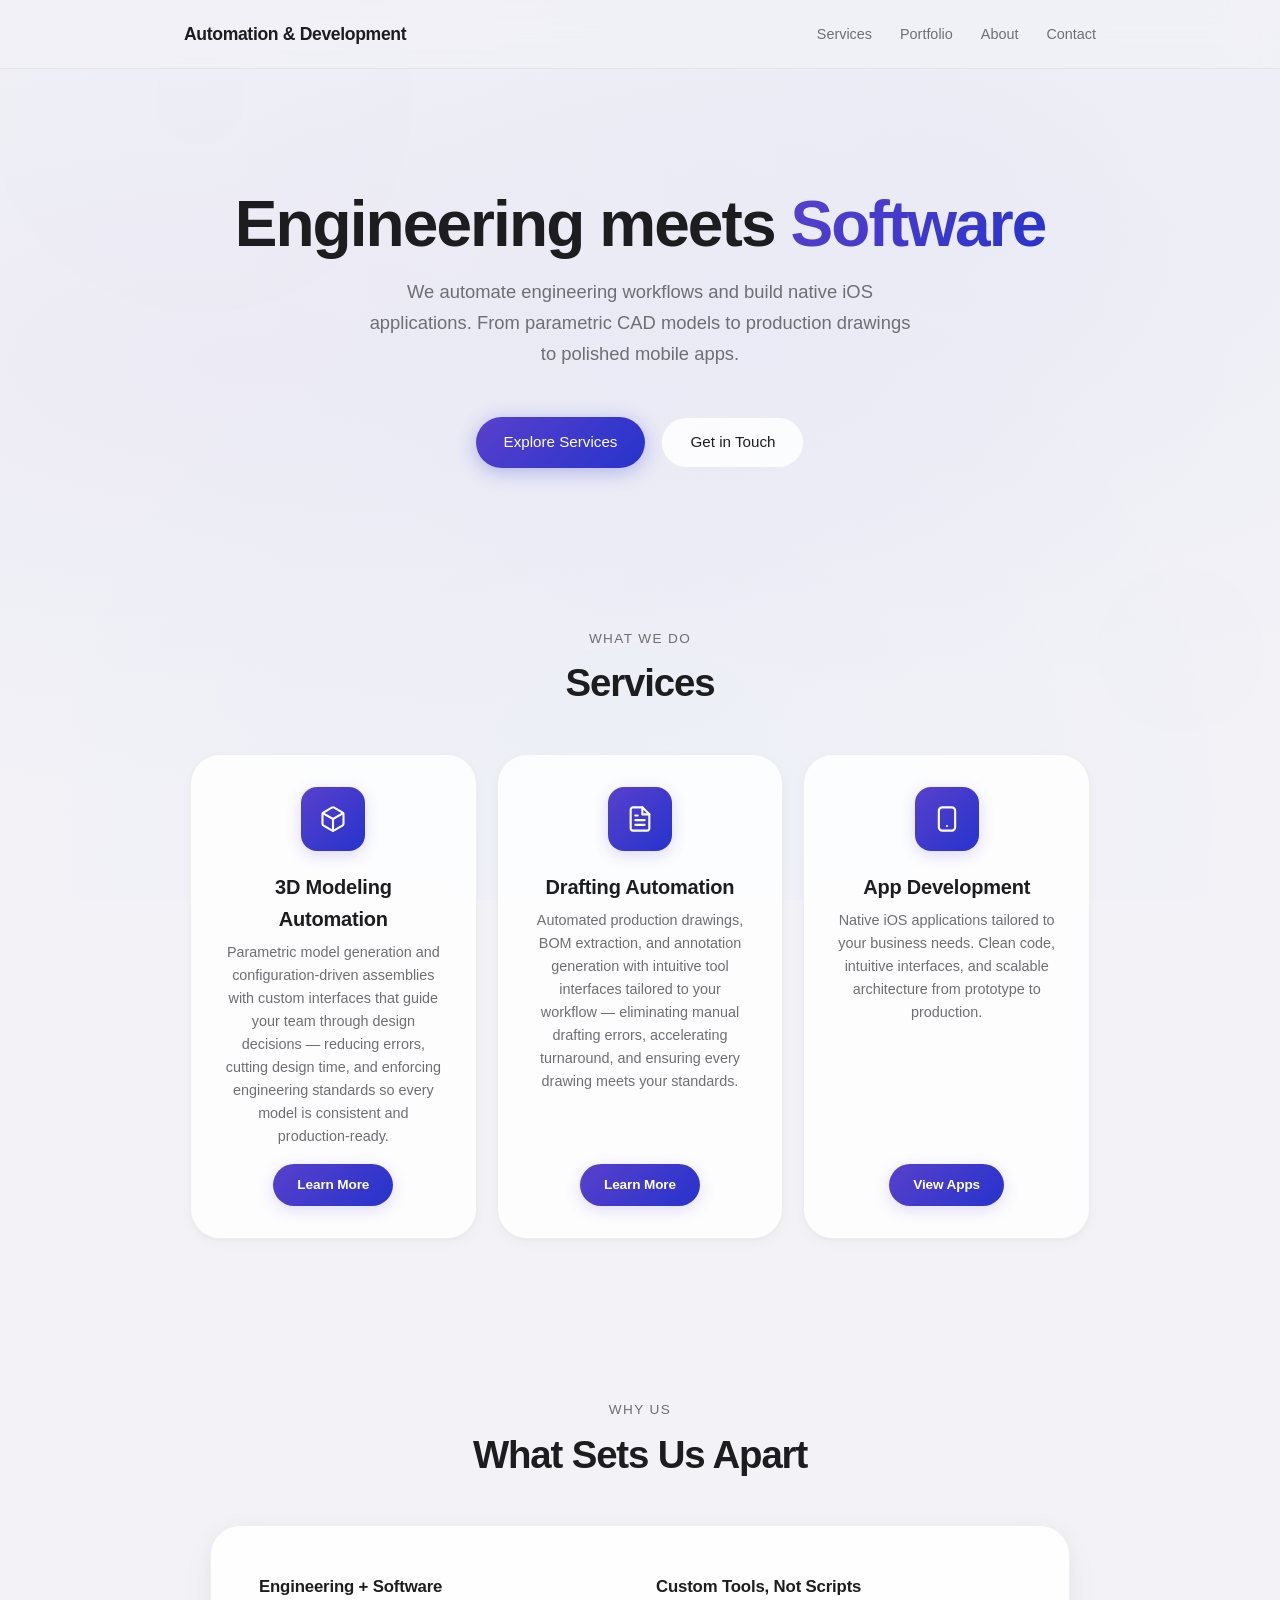
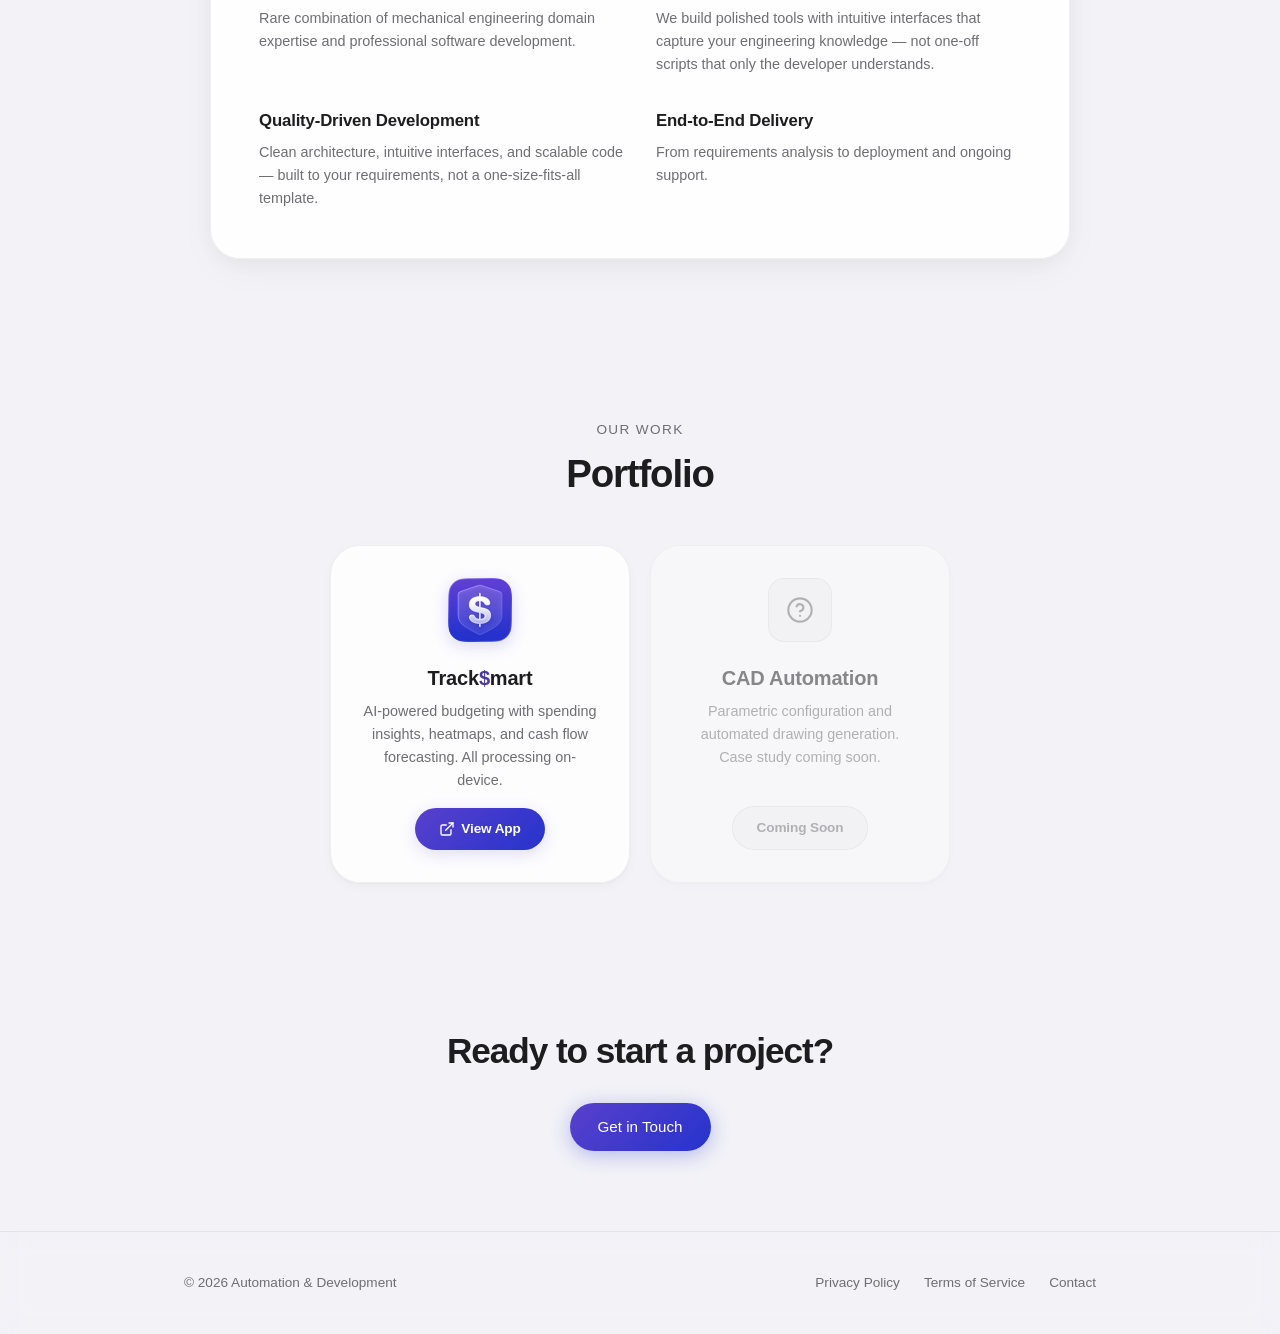
==== commit af456a88: "Consolidate shared styles, responsive nav, and site-wide consistency Extract duplicated CSS to base." ====
--- a/index.html
+++ b/index.html
@@ -4,54 +4,22 @@
     <meta charset="UTF-8">
     <meta name="viewport" content="width=device-width, initial-scale=1.0">
     <title>Automation & Development — Engineering Software Solutions</title>
-    <meta name="description" content="We automate engineering workflows and build privacy-first apps. 3D modeling automation, drafting automation, and iOS app development.">
+    <meta name="description" content="We automate engineering workflows and build native iOS applications. 3D modeling automation, drafting automation, and app development.">
     <link rel="icon" type="image/png" href="tracksmart/favicon.png">
     <link rel="apple-touch-icon" href="tracksmart/favicon.png">
     <!-- Open Graph -->
     <meta property="og:title" content="Automation & Development — Engineering Software Solutions">
-    <meta property="og:description" content="We automate engineering workflows and build privacy-first apps. 3D modeling automation, drafting automation, and iOS app development.">
+    <meta property="og:description" content="We automate engineering workflows and build native iOS applications. 3D modeling automation, drafting automation, and app development.">
     <meta property="og:image" content="https://automation-and-dev.com/tracksmart/screenshots/01-Financial-Health-Light_framed.png">
     <meta property="og:url" content="https://automation-and-dev.com/">
     <meta property="og:type" content="website">
     <meta name="twitter:card" content="summary_large_image">
     <link rel="stylesheet" href="shared/base.css">
     <style>
-        /* Logo (text-only, root level) */
-        .logo {
-            font-size: 1.1rem;
-            font-weight: 600;
-            letter-spacing: -0.02em;
-            text-decoration: none;
-            color: var(--text);
-        }
-
-        /* Hero */
-        .hero {
-            text-align: center;
-            padding: 120px 0 80px;
-            position: relative;
-            z-index: 1;
-        }
-        .hero h1 {
-            font-size: clamp(2.5rem, 6vw, 4rem);
-            font-weight: 700;
-            letter-spacing: -0.03em;
-            line-height: 1.1;
-            margin-bottom: 16px;
-        }
-        .hero h1 .gradient {
-            background: linear-gradient(135deg, var(--indigo-from), var(--indigo-to));
-            -webkit-background-clip: text;
-            -webkit-text-fill-color: transparent;
-            background-clip: text;
-        }
-        .hero p {
-            font-size: 1.15rem;
-            color: var(--text-secondary);
-            max-width: 560px;
-            margin: 0 auto 48px;
-            line-height: 1.7;
-        }
+        /* Hero overrides */
+        .hero { padding: 120px 0 80px; }
+        .hero h1 { font-size: clamp(2.5rem, 6vw, 4rem); }
+        .hero p { max-width: 560px; margin: 0 auto 48px; }
         .hero-badges {
             display: flex;
             justify-content: center;
@@ -67,29 +35,6 @@
         .badge.outline:hover {
             border-color: var(--glass-border-hover);
             background: var(--glass-hover);
-        }
-
-        /* Section shared */
-        .section {
-            padding: 80px 0;
-            position: relative;
-            z-index: 1;
-        }
-        .section-label {
-            font-size: 0.85rem;
-            text-transform: uppercase;
-            letter-spacing: 0.1em;
-            color: var(--text-secondary);
-            margin-bottom: 12px;
-            text-align: center;
-        }
-        .section-heading {
-            font-size: clamp(1.8rem, 4vw, 2.4rem);
-            font-weight: 700;
-            letter-spacing: -0.03em;
-            text-align: center;
-            margin-bottom: 48px;
-            line-height: 1.15;
         }
 
         /* Services grid */
@@ -100,16 +45,6 @@
             max-width: 900px;
             margin: 0 auto;
         }
-        .service-icon {
-            width: 64px; height: 64px;
-            border-radius: 16px;
-            margin-bottom: 20px;
-            display: flex;
-            align-items: center;
-            justify-content: center;
-            background: linear-gradient(135deg, var(--indigo-from), var(--indigo-to));
-            box-shadow: 0 4px 20px rgba(38,51,204,0.35), 0 0 40px rgba(89,64,204,0.15);
-        }
 
         /* Why Us */
         .why-us-card {
@@ -134,60 +69,12 @@
             line-height: 1.6;
         }
 
-        /* Portfolio grid */
-        .portfolio-grid {
-            display: grid;
-            grid-template-columns: repeat(auto-fill, minmax(280px, 1fr));
-            gap: 20px;
-            max-width: 620px;
-            margin: 0 auto;
-        }
-
-        /* CTA */
-        .cta {
-            text-align: center;
-            padding: 80px 0 100px;
-            position: relative;
-            z-index: 1;
-        }
-        .cta h2 {
-            font-size: clamp(1.6rem, 4vw, 2.2rem);
-            font-weight: 700;
-            letter-spacing: -0.03em;
-            margin-bottom: 24px;
-        }
-
-        /* Orb configuration */
-        .bg-glow .orb-1 {
-            width: 600px; height: 600px;
-            background: radial-gradient(circle, rgba(38,51,204,0.25), transparent 70%);
-            top: -200px; left: -100px;
-            animation: drift1 20s ease-in-out infinite;
-        }
-        .bg-glow .orb-2 {
-            width: 500px; height: 500px;
-            background: radial-gradient(circle, rgba(89,64,204,0.2), transparent 70%);
-            top: 400px; right: -150px;
-            animation: drift2 25s ease-in-out infinite;
-        }
-        .bg-glow .orb-3 {
-            width: 400px; height: 400px;
-            background: radial-gradient(circle, rgba(0,122,255,0.12), transparent 70%);
-            bottom: -100px; left: 30%;
-            animation: drift3 22s ease-in-out infinite;
-        }
-
         /* Light mode overrides */
         @media (prefers-color-scheme: light) {
-            .bg-glow .orb-1 { background: radial-gradient(circle, rgba(89,64,204,0.12), transparent 70%); }
-            .bg-glow .orb-2 { background: radial-gradient(circle, rgba(38,51,204,0.08), transparent 70%); }
-            .bg-glow .orb-3 { background: radial-gradient(circle, rgba(0,122,255,0.06), transparent 70%); }
             .why-us-card {
                 box-shadow: 0 4px 24px rgba(0,0,0,0.05), 0 12px 40px rgba(0,0,0,0.03);
             }
-            .service-icon {
-                box-shadow: 0 4px 16px rgba(89,64,204,0.2);
-            }
+
         }
 
         /* Responsive */
@@ -196,8 +83,6 @@
             .services-grid { grid-template-columns: 1fr; }
             .why-us-grid { grid-template-columns: 1fr; gap: 24px; }
             .why-us-card { padding: 28px; }
-            .portfolio-grid { grid-template-columns: 1fr; }
-            footer .container { justify-content: center; text-align: center; }
         }
     </style>
 </head>
@@ -212,6 +97,10 @@
     <nav>
         <div class="container">
             <a href="./" class="logo">Automation &amp; Development</a>
+            <input type="checkbox" id="nav-toggle" class="nav-toggle">
+            <label for="nav-toggle" class="nav-hamburger" aria-label="Menu">
+                <span></span><span></span><span></span>
+            </label>
             <div class="nav-links">
                 <a href="#services">Services</a>
                 <a href="#portfolio">Portfolio</a>
@@ -225,7 +114,7 @@
     <section class="hero reveal">
         <div class="container">
             <h1>Engineering meets <span class="gradient">Software</span></h1>
-            <p>We automate engineering workflows and build privacy-first apps. From parametric CAD models to production drawings to iOS applications.</p>
+            <p>We automate engineering workflows and build native iOS applications. From parametric CAD models to production drawings to polished mobile apps.</p>
             <div class="hero-badges">
                 <a href="#services" class="badge primary">Explore Services</a>
                 <a href="contact/" class="badge outline">Get in Touch</a>
@@ -248,7 +137,7 @@
                         </svg>
                     </div>
                     <h3>3D Modeling Automation</h3>
-                    <p class="subtitle">Parametric model generation, configuration-driven assemblies, and automated CAD workflows that eliminate repetitive design tasks.</p>
+                    <p class="subtitle">Parametric model generation and configuration-driven assemblies with custom interfaces that guide your team through design decisions — reducing errors, cutting design time, and enforcing engineering standards so every model is consistent and production-ready.</p>
                     <span class="tag">Learn More</span>
                 </a>
                 <a href="cad-automation/" class="app-card">
@@ -262,18 +151,18 @@
                         </svg>
                     </div>
                     <h3>Drafting Automation</h3>
-                    <p class="subtitle">Automated production drawings, BOM extraction, and annotation generation. Turn 3D models into shop-ready documentation programmatically.</p>
+                    <p class="subtitle">Automated production drawings, BOM extraction, and annotation generation with intuitive tool interfaces tailored to your workflow — eliminating manual drafting errors, accelerating turnaround, and ensuring every drawing meets your standards.</p>
                     <span class="tag">Learn More</span>
                 </a>
                 <a href="tracksmart/" class="app-card">
-                    <div class="app-icon">
-                        <picture>
-                            <source srcset="tracksmart/icon-light.png" media="(prefers-color-scheme: light)">
-                            <img src="tracksmart/icon-dark.png" alt="TrackSmart" width="64" height="64">
-                        </picture>
+                    <div class="service-icon">
+                        <svg width="28" height="28" viewBox="0 0 24 24" fill="none" stroke="white" stroke-width="1.8" stroke-linecap="round" stroke-linejoin="round">
+                            <rect x="5" y="2" width="14" height="20" rx="3"/>
+                            <line x1="12" y1="18" x2="12.01" y2="18"/>
+                        </svg>
                     </div>
                     <h3>App Development</h3>
-                    <p class="subtitle">Privacy-first iOS apps built entirely with Apple-native frameworks. No third-party SDKs, no tracking. Your data stays on your device.</p>
+                    <p class="subtitle">Native iOS applications tailored to your business needs. Clean code, intuitive interfaces, and scalable architecture from prototype to production.</p>
                     <span class="tag">View Apps</span>
                 </a>
             </div>
@@ -292,12 +181,12 @@
                         <p>Rare combination of mechanical engineering domain expertise and professional software development.</p>
                     </div>
                     <div class="why-us-item">
-                        <h4>Code-Driven Automation</h4>
-                        <p>No clunky macros — clean, maintainable code that integrates with your CAD platform's API.</p>
-                    </div>
-                    <div class="why-us-item">
-                        <h4>Privacy-First Apps</h4>
-                        <p>Built entirely with Apple-native frameworks. No third-party SDKs, no tracking.</p>
+                        <h4>Custom Tools, Not Scripts</h4>
+                        <p>We build polished tools with intuitive interfaces that capture your engineering knowledge — not one-off scripts that only the developer understands.</p>
+                    </div>
+                    <div class="why-us-item">
+                        <h4>Quality-Driven Development</h4>
+                        <p>Clean architecture, intuitive interfaces, and scalable code — built to your requirements, not a one-size-fits-all template.</p>
                     </div>
                     <div class="why-us-item">
                         <h4>End-to-End Delivery</h4>
@@ -322,20 +211,19 @@
                         </picture>
                     </div>
                     <h3>Track<span class="dollar">$</span>mart</h3>
-                    <p class="subtitle">AI-powered budgeting with spending insights, heatmaps, and cash flow forecasting. Privacy-first, on-device.</p>
+                    <p class="subtitle">AI-powered budgeting with spending insights, heatmaps, and cash flow forecasting. All processing on-device.</p>
                     <span class="tag"><svg width="16" height="16" viewBox="0 0 24 24" fill="none" stroke="currentColor" stroke-width="2" stroke-linecap="round" stroke-linejoin="round"><path d="M18 13v6a2 2 0 0 1-2 2H5a2 2 0 0 1-2-2V8a2 2 0 0 1 2-2h6"/><polyline points="15 3 21 3 21 9"/><line x1="10" y1="14" x2="21" y2="3"/></svg>View App</span>
                 </a>
                 <div class="app-card" style="opacity: 0.5; cursor: default; pointer-events: none;">
                     <div class="app-icon placeholder">
                         <svg width="28" height="28" viewBox="0 0 24 24" fill="none" stroke="currentColor" stroke-width="1.8" stroke-linecap="round" stroke-linejoin="round">
                             <circle cx="12" cy="12" r="10"/>
-                            <path d="M8 14s1.5 2 4 2 4-2 4-2"/>
-                            <line x1="9" y1="9" x2="9.01" y2="9"/>
-                            <line x1="15" y1="9" x2="15.01" y2="9"/>
-                        </svg>
-                    </div>
-                    <h3>Pump Designer</h3>
-                    <p class="subtitle">Parametric pump configuration and automated drawing generation. Case study coming soon.</p>
+                            <path d="M9.09 9a3 3 0 0 1 5.83 1c0 2-3 3-3 3"/>
+                            <line x1="12" y1="17" x2="12.01" y2="17"/>
+                        </svg>
+                    </div>
+                    <h3>CAD Automation</h3>
+                    <p class="subtitle">Parametric configuration and automated drawing generation. Case study coming soon.</p>
                     <span class="tag soon">Coming Soon</span>
                 </div>
             </div>
@@ -361,17 +249,6 @@
         </div>
     </footer>
 
-    <!-- Scroll-triggered reveal -->
-    <script>
-        const observer = new IntersectionObserver((entries) => {
-            entries.forEach(entry => {
-                if (entry.isIntersecting) {
-                    entry.target.classList.add('visible');
-                    observer.unobserve(entry.target);
-                }
-            });
-        }, { threshold: 0.15 });
-        document.querySelectorAll('.reveal').forEach(el => observer.observe(el));
-    </script>
+    <script src="shared/reveal.js"></script>
 </body>
 </html>
--- a/shared/base.css
+++ b/shared/base.css
@@ -84,7 +84,19 @@
 
 
 /* ---------------------------------
-   6. Glass Nav
+   6. Logo
+   --------------------------------- */
+.logo {
+    font-size: 1.1rem;
+    font-weight: 600;
+    letter-spacing: -0.02em;
+    text-decoration: none;
+    color: var(--text);
+}
+
+
+/* ---------------------------------
+   7. Glass Nav
    --------------------------------- */
 nav {
     padding: 20px 0;
@@ -126,11 +138,30 @@
     font-size: 0.9rem; transition: color 0.2s;
 }
 .nav-links a:hover { color: var(--text); }
+.nav-links a.active { color: var(--text); }
 nav a.back {
     color: var(--text-secondary); text-decoration: none;
     font-size: 0.9rem; transition: color 0.2s;
 }
 nav a.back:hover { color: var(--text); }
+
+/* Hamburger toggle (CSS-only) */
+.nav-toggle { display: none; }
+.nav-hamburger {
+    display: none;
+    flex-direction: column;
+    gap: 5px;
+    padding: 4px 0;
+    cursor: pointer;
+}
+.nav-hamburger span {
+    display: block;
+    width: 22px;
+    height: 2px;
+    background: var(--text);
+    border-radius: 1px;
+    transition: transform 0.3s, opacity 0.3s;
+}
 
 
 /* ---------------------------------
@@ -186,7 +217,22 @@
 
 
 /* ---------------------------------
-   10. Badges / Pills
+   10. Service Icon
+   --------------------------------- */
+.service-icon {
+    width: 64px; height: 64px;
+    border-radius: 16px;
+    margin-bottom: 20px;
+    display: flex;
+    align-items: center;
+    justify-content: center;
+    background: linear-gradient(135deg, var(--indigo-from), var(--indigo-to));
+    box-shadow: 0 4px 20px rgba(38,51,204,0.35), 0 0 40px rgba(89,64,204,0.15);
+}
+
+
+/* ---------------------------------
+   11. Badges / Pills
    --------------------------------- */
 .badge {
     display: inline-flex; align-items: center; gap: 8px;
@@ -268,6 +314,7 @@
     letter-spacing: -0.01em;
     box-shadow: 0 4px 20px rgba(89,64,204,0.3);
     white-space: nowrap;
+    margin-top: auto;
 }
 .app-card .tag.soon {
     background: var(--glass);
@@ -275,10 +322,56 @@
     color: var(--text-secondary);
     box-shadow: none;
 }
-
-
-/* ---------------------------------
-   12. Feature Grid + Feature Cards
+.app-card .tech-tags {
+    display: flex;
+    flex-wrap: wrap;
+    gap: 8px;
+    margin-bottom: 20px;
+    justify-content: center;
+}
+.tech-tag {
+    display: inline-block;
+    padding: 4px 12px;
+    border-radius: 100px;
+    background: var(--glass);
+    border: 1px solid var(--glass-border);
+    font-size: 0.78rem;
+    color: var(--text-secondary);
+    font-weight: 500;
+}
+
+
+/* ---------------------------------
+   12. Portfolio Grid
+   --------------------------------- */
+.portfolio-grid {
+    display: grid;
+    grid-template-columns: repeat(auto-fill, minmax(280px, 1fr));
+    gap: 20px;
+    max-width: 620px;
+    margin: 0 auto;
+}
+
+
+/* ---------------------------------
+   13. CTA
+   --------------------------------- */
+.cta {
+    text-align: center;
+    padding: 60px 0 80px;
+    position: relative;
+    z-index: 1;
+}
+.cta h2 {
+    font-size: clamp(1.6rem, 4vw, 2.2rem);
+    font-weight: 700;
+    letter-spacing: -0.03em;
+    margin-bottom: 24px;
+}
+
+
+/* ---------------------------------
+   14. Feature Grid + Feature Cards
    --------------------------------- */
 .feature-grid {
     display: grid;
@@ -460,7 +553,87 @@
 
 
 /* ---------------------------------
-   15. Scroll Reveal
+   15. Hero
+   --------------------------------- */
+.hero {
+    text-align: center;
+    padding: 100px 0 60px;
+    position: relative;
+    z-index: 1;
+}
+.hero h1 {
+    font-size: clamp(2.5rem, 6vw, 3.8rem);
+    font-weight: 700;
+    letter-spacing: -0.03em;
+    line-height: 1.1;
+    margin-bottom: 16px;
+}
+.hero h1 .gradient {
+    background: linear-gradient(135deg, var(--indigo-from), var(--indigo-to));
+    -webkit-background-clip: text;
+    -webkit-text-fill-color: transparent;
+    background-clip: text;
+}
+.hero p {
+    font-size: 1.15rem;
+    color: var(--text-secondary);
+    max-width: 520px;
+    margin: 0 auto;
+    line-height: 1.7;
+}
+
+
+/* ---------------------------------
+   16. Section
+   --------------------------------- */
+.section {
+    padding: 80px 0;
+    position: relative;
+    z-index: 1;
+}
+.section-label {
+    font-size: 0.85rem;
+    text-transform: uppercase;
+    letter-spacing: 0.1em;
+    color: var(--text-secondary);
+    margin-bottom: 12px;
+    text-align: center;
+}
+.section-heading {
+    font-size: clamp(1.8rem, 4vw, 2.4rem);
+    font-weight: 700;
+    letter-spacing: -0.03em;
+    text-align: center;
+    margin-bottom: 48px;
+    line-height: 1.15;
+}
+
+
+/* ---------------------------------
+   17. Default Orb Configuration
+   --------------------------------- */
+.bg-glow .orb-1 {
+    width: 600px; height: 600px;
+    background: radial-gradient(circle, rgba(38,51,204,0.25), transparent 70%);
+    top: -200px; left: -100px;
+    animation: drift1 20s ease-in-out infinite;
+}
+.bg-glow .orb-2 {
+    width: 500px; height: 500px;
+    background: radial-gradient(circle, rgba(89,64,204,0.2), transparent 70%);
+    top: 400px; right: -150px;
+    animation: drift2 25s ease-in-out infinite;
+}
+.bg-glow .orb-3 {
+    width: 400px; height: 400px;
+    background: radial-gradient(circle, rgba(0,122,255,0.12), transparent 70%);
+    bottom: -100px; left: 30%;
+    animation: drift3 22s ease-in-out infinite;
+}
+
+
+/* ---------------------------------
+   18. Scroll Reveal
    --------------------------------- */
 .reveal {
     opacity: 0;
@@ -481,10 +654,36 @@
 }
 
 @media (max-width: 640px) {
+    .hero { padding: 80px 0 48px; }
     footer .container { justify-content: center; text-align: center; }
     .legal { padding: 40px 0 60px; }
     .legal h1 { font-size: 1.8rem; }
     .feature-grid { grid-template-columns: 1fr; max-width: none; }
+    .portfolio-grid { grid-template-columns: 1fr; }
+
+    /* Hamburger nav */
+    .nav-hamburger { display: flex; }
+    nav .container { flex-wrap: wrap; }
+    .nav-links {
+        display: none;
+        flex-basis: 100%;
+        flex-direction: column;
+        gap: 0;
+        padding-top: 16px;
+    }
+    .nav-links a {
+        padding: 12px 0;
+        border-bottom: 1px solid var(--glass-border);
+    }
+    .nav-links a:last-child { border-bottom: none; }
+    .nav-toggle:checked ~ .nav-links { display: flex; }
+    .nav-toggle:checked ~ .nav-hamburger span:nth-child(1) {
+        transform: rotate(45deg) translate(5px, 5px);
+    }
+    .nav-toggle:checked ~ .nav-hamburger span:nth-child(2) { opacity: 0; }
+    .nav-toggle:checked ~ .nav-hamburger span:nth-child(3) {
+        transform: rotate(-45deg) translate(6px, -6px);
+    }
 }
 
 
@@ -527,10 +726,18 @@
 
     /* Orbs */
     .bg-glow .orb { opacity: 0.12; }
+    .bg-glow .orb-1 { background: radial-gradient(circle, rgba(89,64,204,0.12), transparent 70%); }
+    .bg-glow .orb-2 { background: radial-gradient(circle, rgba(38,51,204,0.08), transparent 70%); }
+    .bg-glow .orb-3 { background: radial-gradient(circle, rgba(0,122,255,0.06), transparent 70%); }
 
     /* Footer */
     footer {
         border-top-color: rgba(0,0,0,0.06);
+    }
+
+    /* Service icon */
+    .service-icon {
+        box-shadow: 0 4px 16px rgba(89,64,204,0.2);
     }
 
     /* Feature cards */
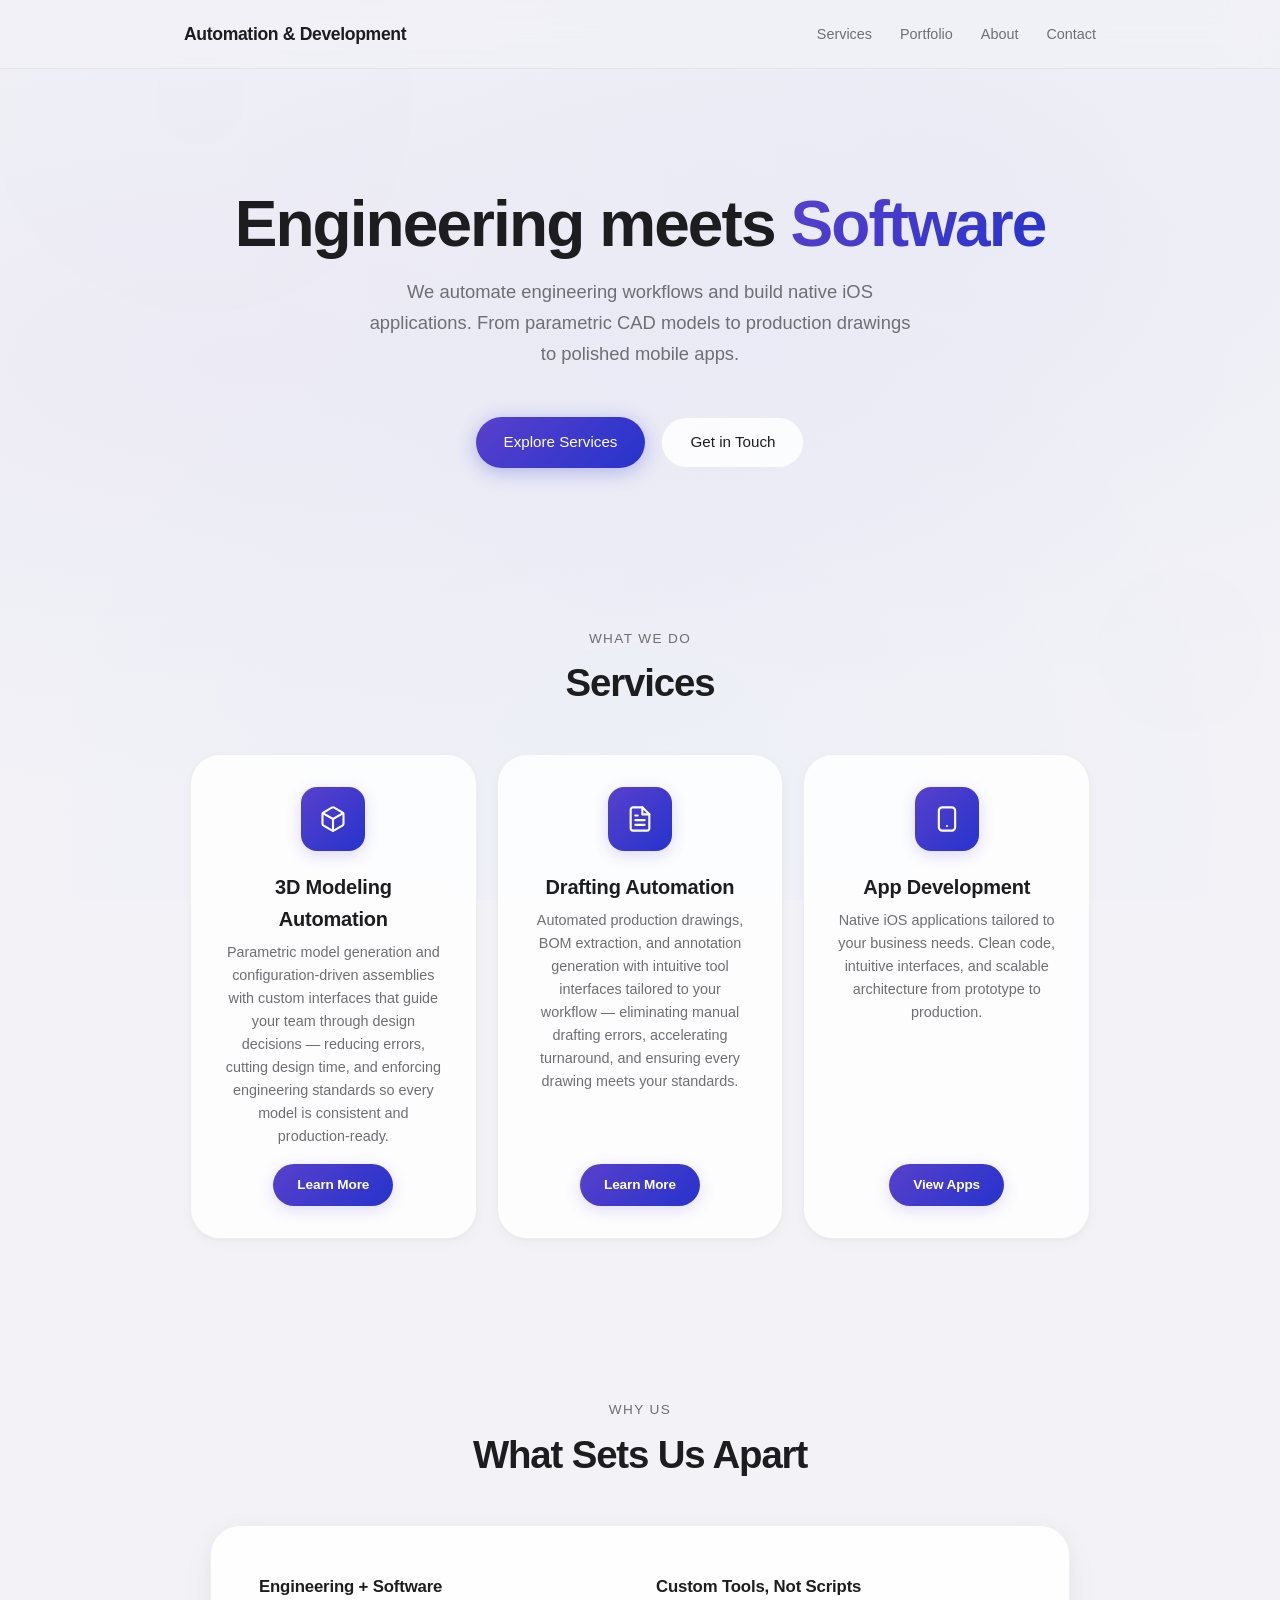
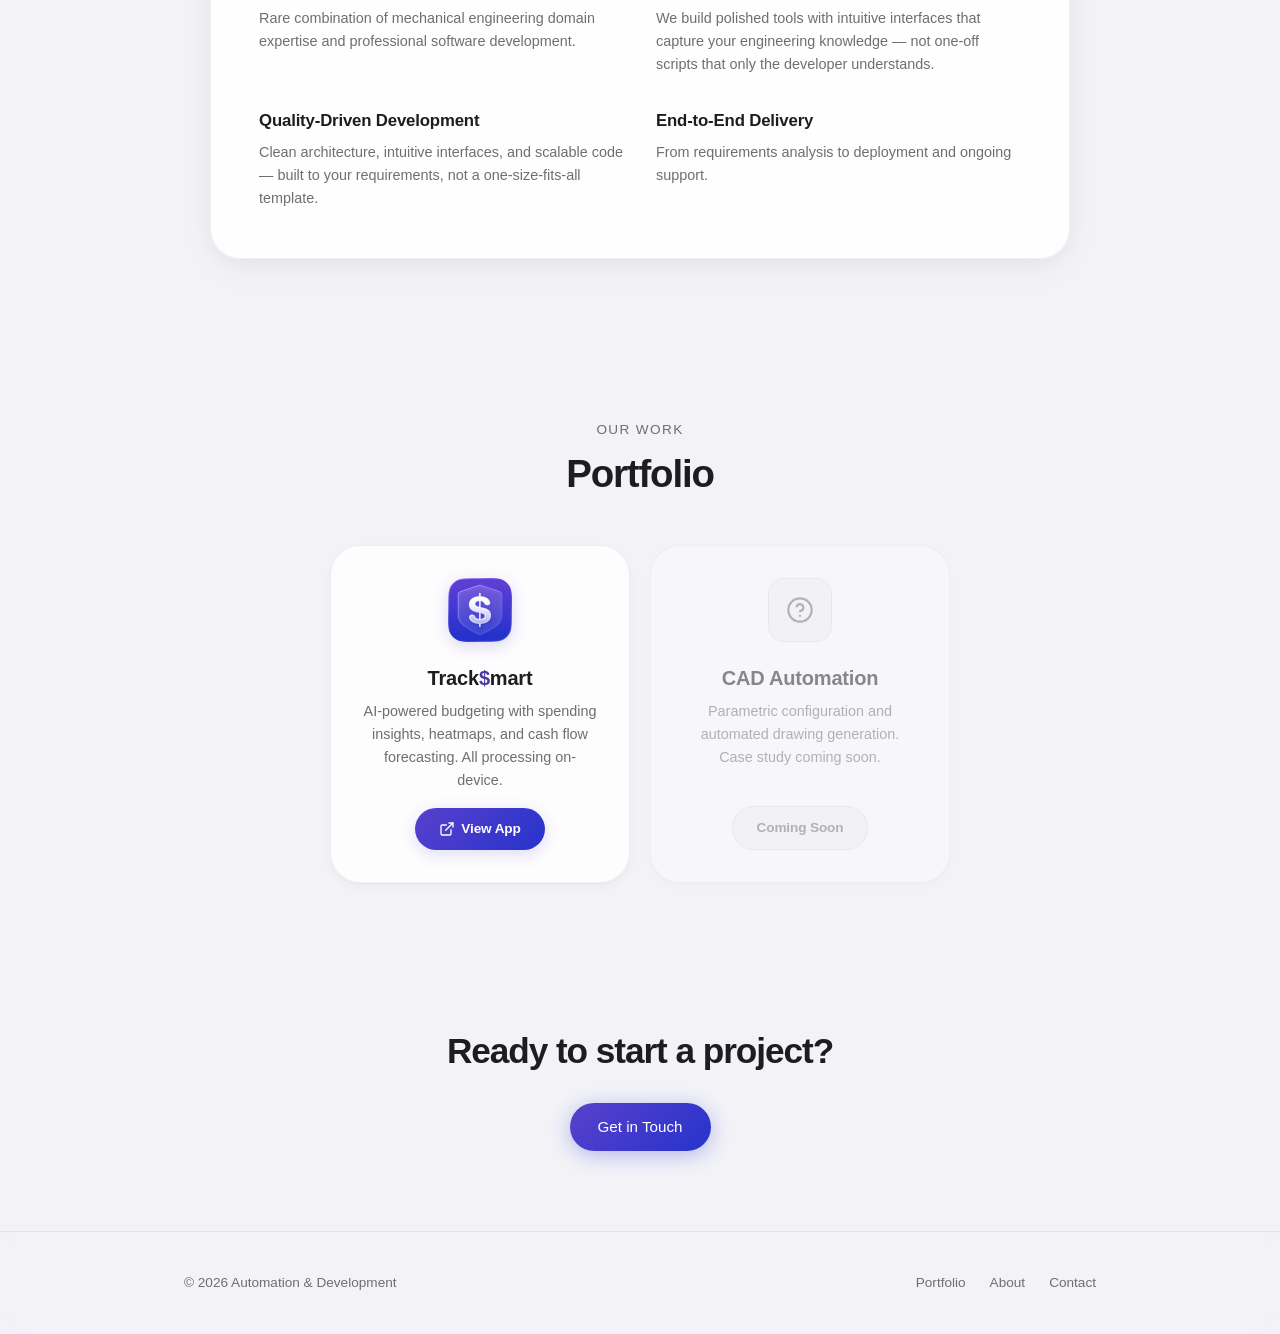
==== commit 8010da94: "Fix footer links and CTA to use contact form instead of mailto Business page footers now link Portfo" ====
--- a/index.html
+++ b/index.html
@@ -242,8 +242,8 @@
         <div class="container">
             <p>&copy; 2026 Automation &amp; Development</p>
             <div class="footer-links">
-                <a href="tracksmart/privacy.html">Privacy Policy</a>
-                <a href="tracksmart/terms.html">Terms of Service</a>
+                <a href="portfolio/">Portfolio</a>
+                <a href="about/">About</a>
                 <a href="contact/">Contact</a>
             </div>
         </div>
